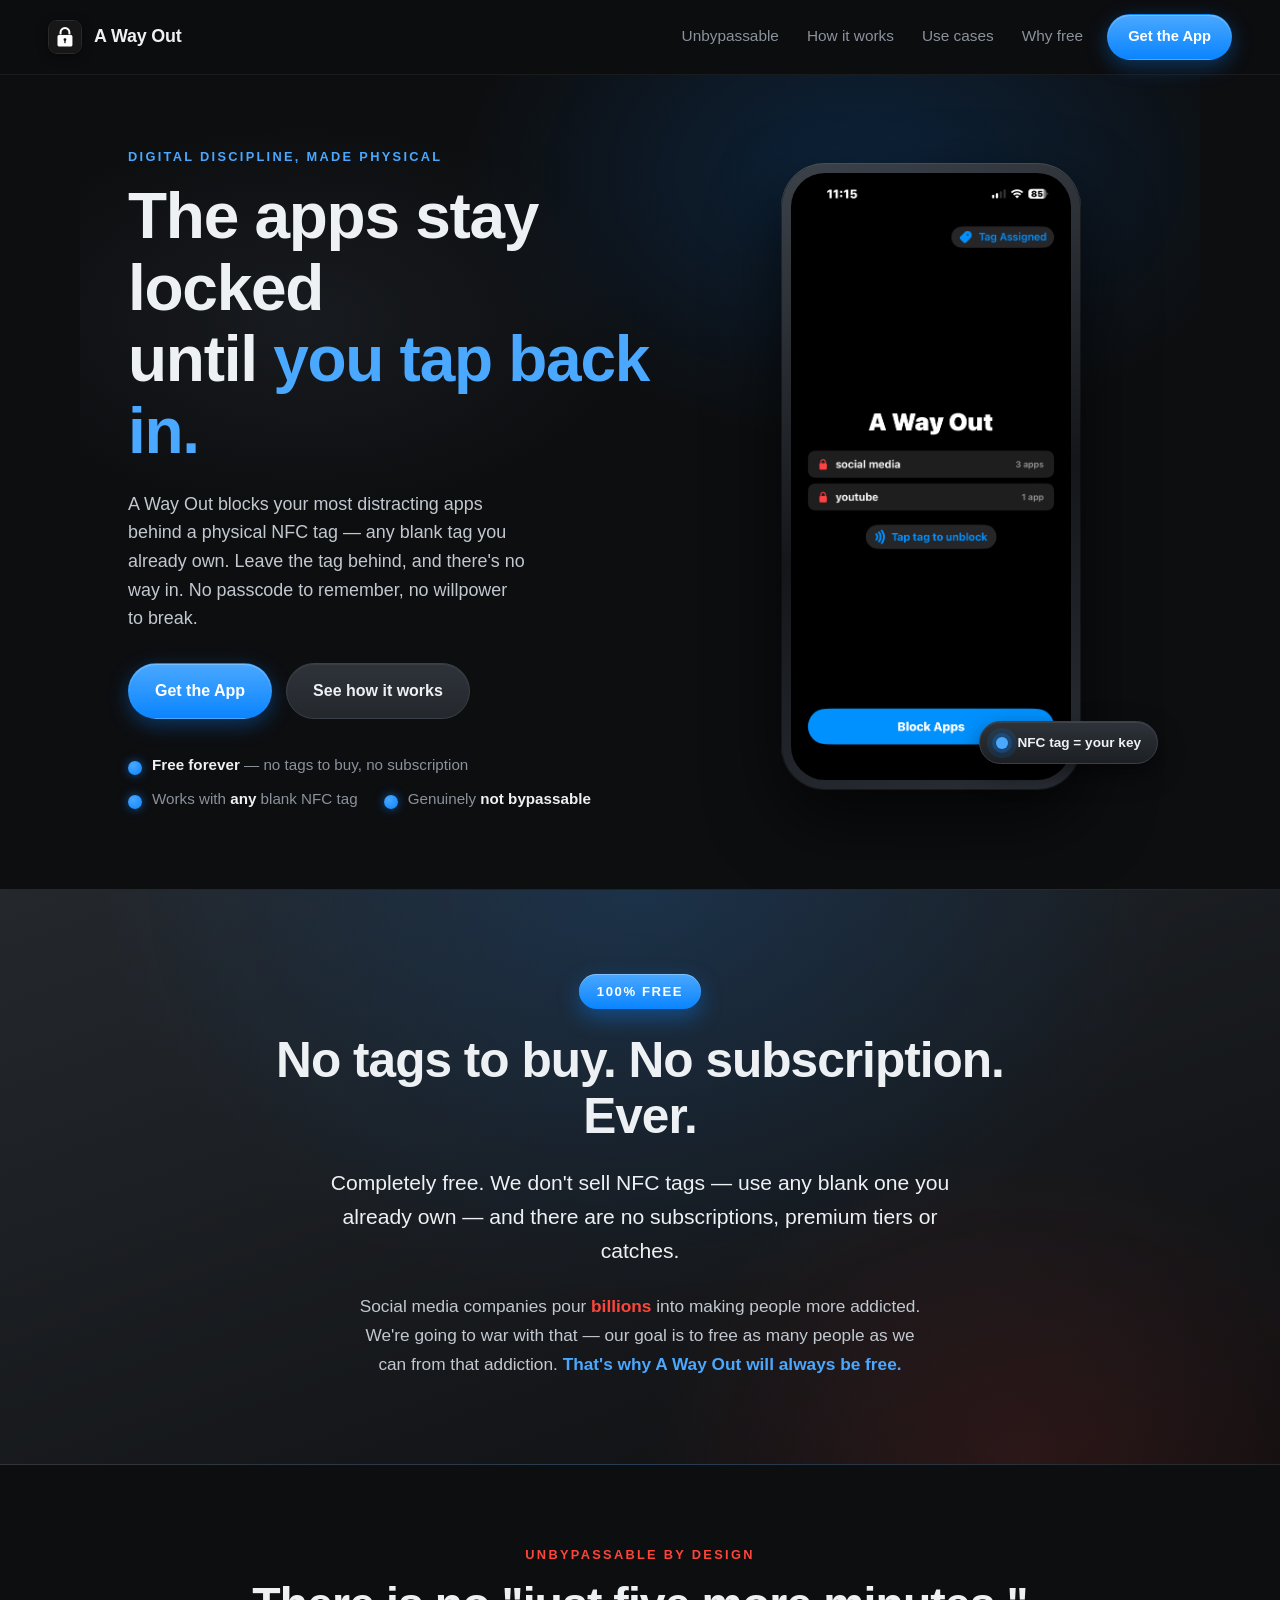
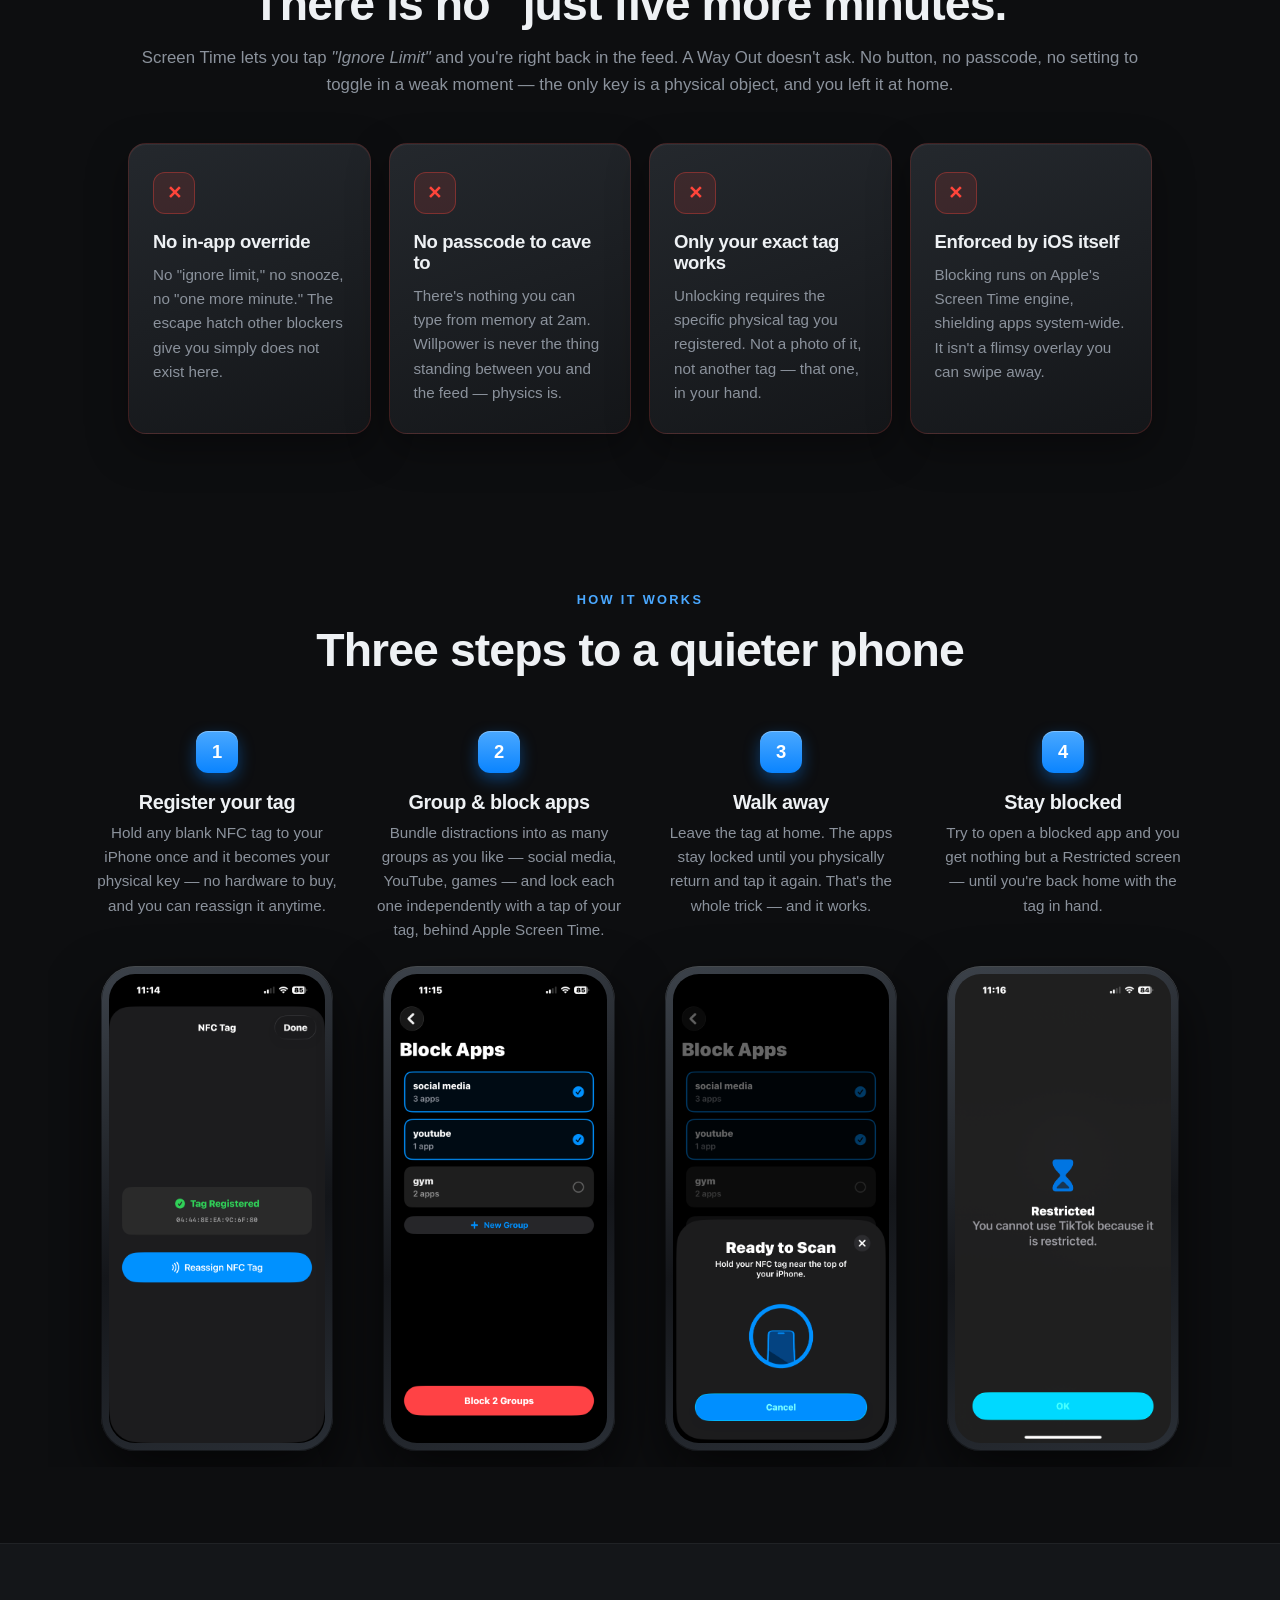
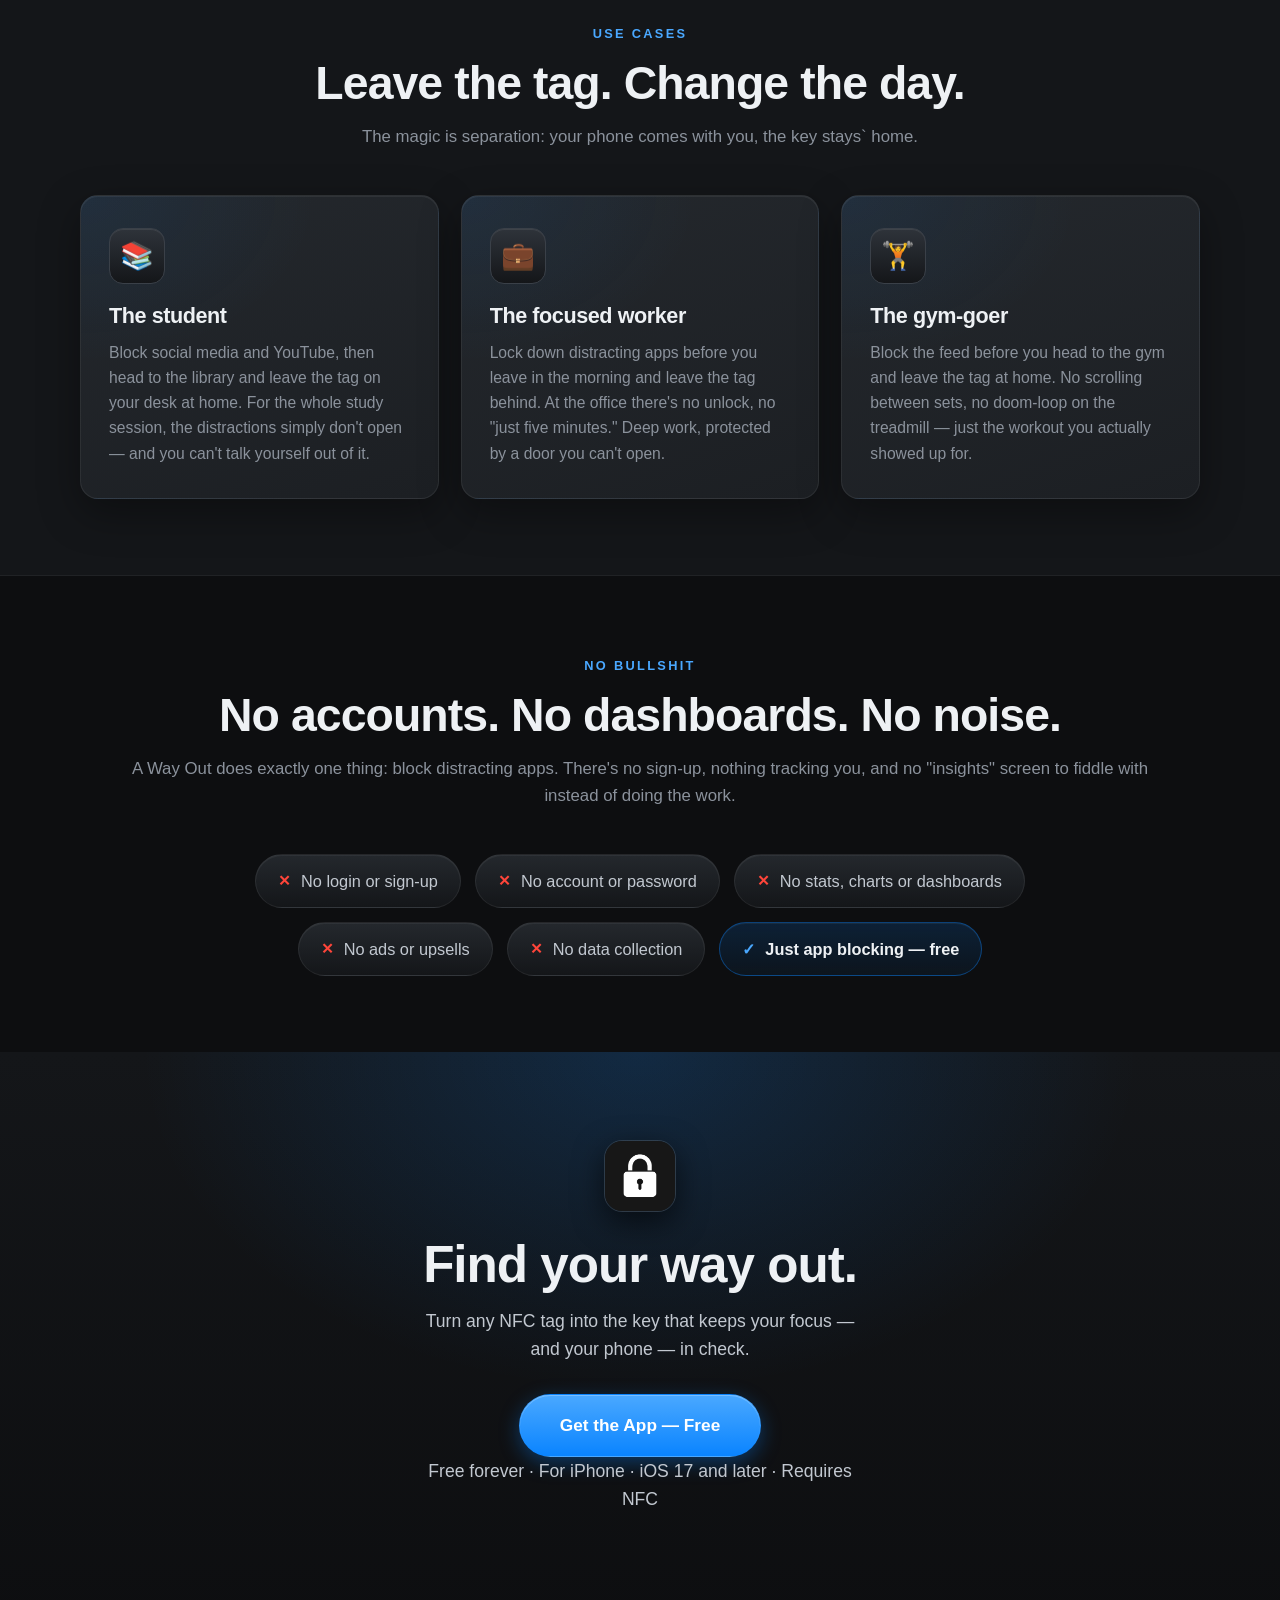
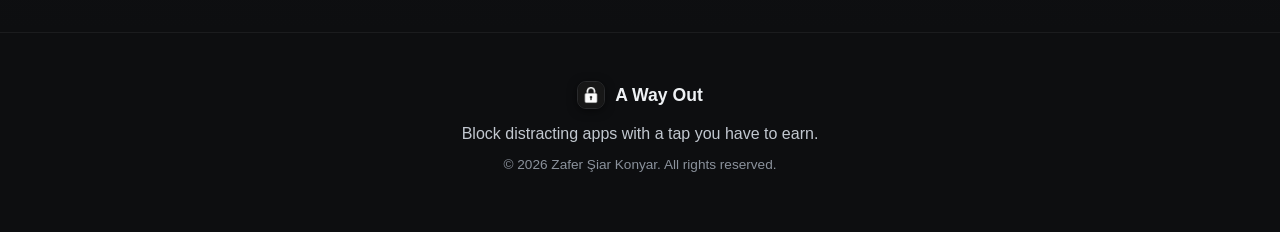
==== index.html @ 2fc5cb0c "first commit" ====
<!doctype html>
<html lang="en">
  <head>
    <meta charset="UTF-8" />
    <meta name="viewport" content="width=device-width, initial-scale=1.0" />
    <title>A Way Out — Block distracting apps with a physical NFC tag</title>
    <meta
      name="description"
      content="A Way Out blocks distracting apps behind a physical NFC tag you already own. Leave the tag at home and the apps stay locked — no bypass, no willpower required."
    />
    <link rel="icon" type="image/png" href="assets/logo.png" />
    <link rel="stylesheet" href="styles.css" />
  </head>
  <body>
    <!-- NAV -->
    <header class="nav">
      <a class="brand" href="#top">
        <img src="assets/logo.png" alt="A Way Out logo" class="brand-mark" />
        <span class="brand-name">A Way Out</span>
      </a>
      <nav class="nav-links">
        <a href="#unbypassable">Unbypassable</a>
        <a href="#how">How it works</a>
        <a href="#uses">Use cases</a>
        <a href="#mission">Why free</a>
      </nav>
      <a href="#get" class="btn btn-primary btn-sm">Get the App</a>
    </header>

    <!-- HERO -->
    <section class="hero" id="top">
      <div class="hero-copy">
        <span class="eyebrow">Digital discipline, made physical</span>
        <h1>
          The apps stay locked<br />until
          <span class="accent">you tap back in.</span>
        </h1>
        <p class="lede">
          A Way Out blocks your most distracting apps behind a physical NFC tag
          — any blank tag you already own. Leave the tag behind, and there's no
          way in. No passcode to remember, no willpower to break.
        </p>
        <div class="hero-cta">
          <a href="#get" class="btn btn-primary">Get the App</a>
          <a href="#how" class="btn btn-ghost">See how it works</a>
        </div>
        <ul class="hero-points">
          <li>
            <strong>Free forever</strong> — no tags to buy, no subscription
          </li>
          <li>Works with <strong>any</strong> blank NFC tag</li>
          <li>Genuinely <strong>not bypassable</strong></li>
        </ul>
      </div>
      <div class="hero-visual">
        <div class="phone">
          <img
            src="assets/screen-home.png"
            alt="A Way Out home screen showing locked app groups"
          />
        </div>
        <div class="tag-chip" aria-hidden="true">
          <span class="tag-wave"></span>
          NFC tag = your key
        </div>
      </div>
    </section>

    <!-- MISSION / FREE -->
    <section class="mission" id="mission">
      <div class="mission-inner">
        <span class="mission-badge">100% free</span>
        <h2>No tags to buy. No subscription. Ever.</h2>
        <p class="mission-lead">
          Completely free. We don't sell NFC tags — use any blank one you
          already own — and there are no subscriptions, premium tiers or
          catches.
        </p>
        <p class="mission-body">
          Social media companies pour <strong>billions</strong> into making
          people more addicted. We're going to war with that — our goal is to
          free as many people as we can from that addiction.
          <span class="mission-accent"
            >That's why A Way Out will always be free.</span
          >
        </p>
      </div>
    </section>

    <!-- UNBYPASSABLE -->
    <section class="section unbypass" id="unbypassable">
      <div class="section-head">
        <span class="eyebrow eyebrow-red">Unbypassable by design</span>
        <h2>There is no "just five more minutes."</h2>
        <p class="section-sub">
          Screen Time lets you tap <em>"Ignore Limit"</em> and you're right back
          in the feed. A Way Out doesn't ask. No button, no passcode, no setting
          to toggle in a weak moment — the only key is a physical object, and
          you left it at home.
        </p>
      </div>
      <div class="unbypass-grid">
        <div class="unbypass-card">
          <div class="unbypass-x">✕</div>
          <h3>No in-app override</h3>
          <p>
            No "ignore limit," no snooze, no "one more minute." The escape hatch
            other blockers give you simply does not exist here.
          </p>
        </div>
        <div class="unbypass-card">
          <div class="unbypass-x">✕</div>
          <h3>No passcode to cave to</h3>
          <p>
            There's nothing you can type from memory at 2am. Willpower is never
            the thing standing between you and the feed — physics is.
          </p>
        </div>
        <div class="unbypass-card">
          <div class="unbypass-x">✕</div>
          <h3>Only your exact tag works</h3>
          <p>
            Unlocking requires the specific physical tag you registered. Not a
            photo of it, not another tag — that one, in your hand.
          </p>
        </div>
        <div class="unbypass-card">
          <div class="unbypass-x">✕</div>
          <h3>Enforced by iOS itself</h3>
          <p>
            Blocking runs on Apple's Screen Time engine, shielding apps
            system-wide. It isn't a flimsy overlay you can swipe away.
          </p>
        </div>
      </div>
    </section>

    <!-- HOW IT WORKS -->
    <section class="section" id="how">
      <div class="section-head">
        <span class="eyebrow">How it works</span>
        <h2>Three steps to a quieter phone</h2>
      </div>
      <div class="steps">
        <article class="step">
          <div class="step-num">1</div>
          <h3>Register your tag</h3>
          <p>
            Hold any blank NFC tag to your iPhone once and it becomes your
            physical key — no hardware to buy, and you can reassign it anytime.
          </p>
          <div class="step-shot">
            <img
              src="assets/screen-tag-registered.png"
              alt="Tag registered screen"
            />
          </div>
        </article>
        <article class="step">
          <div class="step-num">2</div>
          <h3>Group &amp; block apps</h3>
          <p>
            Bundle distractions into as many groups as you like — social media,
            YouTube, games — and lock each one independently with a tap of your
            tag, behind Apple Screen Time.
          </p>
          <div class="step-shot">
            <img
              src="assets/screen-block-group.png"
              alt="Block apps group selection screen"
            />
          </div>
        </article>
        <article class="step">
          <div class="step-num">3</div>
          <h3>Walk away</h3>
          <p>
            Leave the tag at home. The apps stay locked until you physically
            return and tap it again. That's the whole trick — and it works.
          </p>
          <div class="step-shot">
            <img
              src="assets/screen-scan.png"
              alt="Ready to scan NFC tag to unblock"
            />
          </div>
        </article>
        <article class="step">
          <div class="step-num">4</div>
          <h3>Stay blocked</h3>
          <p>
            Try to open a blocked app and you get nothing but a Restricted
            screen — until you're back home with the tag in hand.
          </p>
          <div class="step-shot">
            <img
              src="assets/screen-restricted.png"
              alt="TikTok blocked — Restricted screen"
            />
          </div>
        </article>
      </div>
    </section>

    <!-- USE CASES -->
    <section class="section section-alt" id="uses">
      <div class="section-head">
        <span class="eyebrow">Use cases</span>
        <h2>Leave the tag. Change the day.</h2>
        <p class="section-sub">
          The magic is separation: your phone comes with you, the key stays`
          home.
        </p>
      </div>
      <div class="cases">
        <article class="case">
          <div class="case-icon">📚</div>
          <h3>The student</h3>
          <p>
            Block social media and YouTube, then head to the library and leave
            the tag on your desk at home. For the whole study session, the
            distractions simply don't open — and you can't talk yourself out of
            it.
          </p>
        </article>
        <article class="case">
          <div class="case-icon">💼</div>
          <h3>The focused worker</h3>
          <p>
            Lock down distracting apps before you leave in the morning and leave
            the tag behind. At the office there's no unlock, no "just five
            minutes." Deep work, protected by a door you can't open.
          </p>
        </article>
        <article class="case">
          <div class="case-icon">🏋️</div>
          <h3>The gym-goer</h3>
          <p>
            Block the feed before you head to the gym and leave the tag at home.
            No scrolling between sets, no doom-loop on the treadmill — just the
            workout you actually showed up for.
          </p>
        </article>
      </div>
    </section>

    <!-- NO BULLSHIT / SIMPLE -->
    <section class="section simple" id="simple">
      <div class="section-head">
        <span class="eyebrow">No bullshit</span>
        <h2>No accounts. No dashboards. No noise.</h2>
        <p class="section-sub">
          A Way Out does exactly one thing: block distracting apps. There's no
          sign-up, nothing tracking you, and no "insights" screen to fiddle with
          instead of doing the work.
        </p>
      </div>
      <ul class="simple-list">
        <li><span class="simple-x">✕</span> No login or sign-up</li>
        <li><span class="simple-x">✕</span> No account or password</li>
        <li><span class="simple-x">✕</span> No stats, charts or dashboards</li>
        <li><span class="simple-x">✕</span> No ads or upsells</li>
        <li><span class="simple-x">✕</span> No data collection</li>
        <li class="simple-yes">
          <span class="simple-check">✓</span> Just app blocking — free
        </li>
      </ul>
    </section>

    <!-- FINAL CTA -->
    <section class="cta" id="get">
      <img src="assets/logo.png" alt="A Way Out logo" class="cta-mark" />
      <h2>Find your way out.</h2>
      <p>
        Turn any NFC tag into the key that keeps your focus — and your phone —
        in check.
      </p>
      <a href="#" class="btn btn-primary btn-lg">Get the App — Free</a>
      <p class="cta-note">
        Free forever · For iPhone · iOS 17 and later · Requires NFC
      </p>
    </section>

    <!-- FOOTER -->
    <footer class="footer">
      <div class="footer-brand">
        <img src="assets/logo.png" alt="" class="brand-mark" />
        <span>A Way Out</span>
      </div>
      <p class="footer-tag">
        Block distracting apps with a tap you have to earn.
      </p>
      <p class="footer-copy">© 2026 Zafer Şiar Konyar. All rights reserved.</p>
    </footer>
  </body>
</html>
---- styles.css ----
/* ============================================================
   A Way Out — marketing site
   Theme: metallic grey, matched to the app (dark UI, blue accent,
   red "locked" state, white padlock mark)
   ============================================================ */

:root {
  /* metallic greys */
  --metal-0:  #0d0e10;   /* near-black base */
  --metal-1:  #141619;
  --metal-2:  #1c1f23;
  --metal-3:  #24282d;
  --metal-4:  #2e333a;
  --metal-edge: #3a4048; /* brushed highlight edge */

  /* text */
  --silver-1: #eef1f4;   /* brightest */
  --silver-2: #c2c8d0;
  --silver-3: #8b929c;   /* muted */

  /* app accents */
  --blue:    #0a84ff;
  --blue-2:  #4aa8ff;
  --red:     #ff453a;

  --radius: 18px;
  --radius-sm: 12px;
  --maxw: 1120px;
  --font: -apple-system, BlinkMacSystemFont, "SF Pro Display", "Segoe UI", Roboto, Helvetica, Arial, sans-serif;
}

* { box-sizing: border-box; margin: 0; padding: 0; }

html { scroll-behavior: smooth; }

body {
  font-family: var(--font);
  color: var(--silver-2);
  background: var(--metal-0);
  line-height: 1.6;
  -webkit-font-smoothing: antialiased;
  overflow-x: hidden;
}

img { max-width: 100%; display: block; }

/* metallic sheen used across large surfaces */
.metal-sheen {
  background:
    radial-gradient(120% 80% at 15% 0%, rgba(120,140,165,0.10), transparent 60%),
    radial-gradient(90% 70% at 100% 20%, rgba(90,110,135,0.08), transparent 55%),
    linear-gradient(160deg, var(--metal-2), var(--metal-0));
}

/* ---------- buttons ---------- */
.btn {
  display: inline-flex;
  align-items: center;
  justify-content: center;
  gap: 8px;
  font-weight: 600;
  font-size: 1rem;
  padding: 14px 26px;
  border-radius: 999px;
  text-decoration: none;
  border: 1px solid transparent;
  transition: transform .15s ease, box-shadow .2s ease, background .2s ease;
  cursor: pointer;
}
.btn:active { transform: translateY(1px); }

.btn-primary {
  color: #fff;
  background: linear-gradient(180deg, var(--blue-2), var(--blue));
  box-shadow: 0 6px 20px rgba(10,132,255,0.35), inset 0 1px 0 rgba(255,255,255,0.25);
}
.btn-primary:hover { box-shadow: 0 10px 30px rgba(10,132,255,0.5), inset 0 1px 0 rgba(255,255,255,0.3); transform: translateY(-2px); }

.btn-ghost {
  color: var(--silver-1);
  background: linear-gradient(180deg, var(--metal-4), var(--metal-3));
  border: 1px solid var(--metal-edge);
  box-shadow: inset 0 1px 0 rgba(255,255,255,0.06);
}
.btn-ghost:hover { border-color: #4e565f; transform: translateY(-2px); }

.btn-sm { padding: 10px 20px; font-size: .92rem; }
.btn-lg { padding: 17px 40px; font-size: 1.08rem; }

/* ---------- shared bits ---------- */
.eyebrow {
  display: inline-block;
  font-size: .8rem;
  letter-spacing: .18em;
  text-transform: uppercase;
  color: var(--blue-2);
  font-weight: 700;
  margin-bottom: 14px;
}
.accent { color: var(--blue-2); }
.eyebrow-red { color: var(--red); }

h1, h2, h3 { color: var(--silver-1); line-height: 1.12; letter-spacing: -0.02em; }

/* ---------- nav ---------- */
.nav {
  position: sticky;
  top: 0;
  z-index: 50;
  display: flex;
  align-items: center;
  gap: 24px;
  padding: 14px clamp(20px, 5vw, 48px);
  background: rgba(13,14,16,0.72);
  backdrop-filter: blur(14px);
  border-bottom: 1px solid rgba(255,255,255,0.06);
}
.brand { display: flex; align-items: center; gap: 12px; text-decoration: none; }
.brand-mark {
  width: 34px; height: 34px; border-radius: 9px;
  border: 1px solid rgba(255,255,255,0.12);
  box-shadow: 0 2px 10px rgba(0,0,0,0.5);
}
.brand-name { color: var(--silver-1); font-weight: 700; font-size: 1.12rem; letter-spacing: -0.01em; }
.nav-links { display: flex; gap: 28px; margin-left: auto; }
.nav-links a {
  color: var(--silver-3);
  text-decoration: none;
  font-size: .96rem;
  font-weight: 500;
  transition: color .15s;
}
.nav-links a:hover { color: var(--silver-1); }

/* ---------- hero ---------- */
.hero {
  position: relative;
  display: grid;
  grid-template-columns: 1.1fr 0.9fr;
  align-items: center;
  gap: 40px;
  max-width: var(--maxw);
  margin: 0 auto;
  padding: clamp(36px, 6vw, 68px) clamp(20px, 5vw, 48px) clamp(44px, 7vw, 78px);
}
.hero::before {
  content: "";
  position: absolute;
  inset: 0;
  background:
    radial-gradient(60% 55% at 70% 12%, rgba(10,132,255,0.18), transparent 60%),
    radial-gradient(50% 40% at 20% 30%, rgba(120,140,165,0.10), transparent 60%);
  pointer-events: none;
  z-index: -1;
}
.hero h1 {
  font-size: clamp(2.4rem, 5.2vw, 4rem);
  font-weight: 800;
  margin-bottom: 22px;
}
.lede {
  font-size: 1.12rem;
  color: var(--silver-2);
  max-width: 40ch;
  margin-bottom: 30px;
}
.hero-cta { display: flex; gap: 14px; flex-wrap: wrap; margin-bottom: 34px; }
.hero-points {
  list-style: none;
  display: flex;
  flex-wrap: wrap;
  gap: 10px 26px;
}
.hero-points li {
  position: relative;
  padding-left: 24px;
  font-size: .95rem;
  color: var(--silver-3);
}
.hero-points li::before {
  content: "";
  position: absolute; left: 0; top: 8px;
  width: 14px; height: 14px; border-radius: 50%;
  background: radial-gradient(circle at 35% 30%, var(--blue-2), var(--blue));
  box-shadow: 0 0 10px rgba(10,132,255,0.6);
}
.hero-points strong { color: var(--silver-1); }

/* phone mockup */
.hero-visual { position: relative; display: flex; justify-content: center; }
.phone {
  position: relative;
  width: min(300px, 78vw);
  border-radius: 44px;
  padding: 10px;
  background: linear-gradient(160deg, #3c424a, #14161a 55%, #2a2f36);
  box-shadow:
    0 30px 70px rgba(0,0,0,0.65),
    inset 0 1px 0 rgba(255,255,255,0.18),
    inset 0 0 0 1px rgba(0,0,0,0.4);
}
.phone img { border-radius: 34px; width: 100%; display: block; }
.tag-chip {
  position: absolute;
  bottom: 26px; right: -6px;
  display: inline-flex; align-items: center; gap: 9px;
  padding: 10px 16px;
  font-size: .85rem; font-weight: 600; color: var(--silver-1);
  background: linear-gradient(180deg, var(--metal-4), var(--metal-2));
  border: 1px solid var(--metal-edge);
  border-radius: 999px;
  box-shadow: 0 10px 24px rgba(0,0,0,0.5), inset 0 1px 0 rgba(255,255,255,0.08);
}
.tag-wave {
  width: 12px; height: 12px; border-radius: 50%;
  background: var(--blue-2);
  box-shadow: 0 0 0 4px rgba(10,132,255,0.25), 0 0 0 9px rgba(10,132,255,0.12);
}

/* ---------- generic section ---------- */
.section {
  max-width: var(--maxw);
  margin: 0 auto;
  padding: clamp(44px, 6vw, 76px) clamp(20px, 5vw, 48px);
}
.section-alt {
  max-width: none;
  background: var(--metal-1);
  border-top: 1px solid rgba(255,255,255,0.05);
  border-bottom: 1px solid rgba(255,255,255,0.05);
}
.section-alt > * { max-width: var(--maxw); margin-left: auto; margin-right: auto; }
.section-head { text-align: center; margin-bottom: clamp(28px, 4vw, 44px); }
.section-head h2 { font-size: clamp(1.9rem, 4vw, 2.9rem); font-weight: 800; }
.section-sub { color: var(--silver-3); margin-top: 14px; font-size: 1.05rem; }

/* ---------- steps ---------- */
#how { max-width: 1300px; }
.steps {
  display: flex;
  justify-content: safe center;
  gap: 20px;
  overflow-x: auto;
  padding: 4px 4px 16px;
  scroll-snap-type: x mandatory;
  scroll-padding: 4px;
}
.step {
  position: relative;
  display: flex;
  flex-direction: column;
  align-items: center;
  text-align: center;
  flex: 0 0 clamp(240px, 76vw, 262px);
  scroll-snap-align: start;
  padding: 6px 6px 0;
}
.step-num {
  width: 42px; height: 42px;
  display: grid; place-items: center;
  border-radius: 12px;
  font-weight: 800; font-size: 1.15rem; color: #fff;
  background: linear-gradient(180deg, var(--blue-2), var(--blue));
  box-shadow: 0 6px 16px rgba(10,132,255,0.4), inset 0 1px 0 rgba(255,255,255,0.3);
  margin-bottom: 18px;
}
.step h3 { font-size: 1.24rem; margin-bottom: 8px; }
.step p { color: var(--silver-3); font-size: .95rem; margin-bottom: 24px; max-width: 30ch; }
.step-shot {
  width: min(100%, 232px);
  margin: auto auto 0;
  padding: 8px;
  border-radius: 34px;
  background: linear-gradient(160deg, #3c424a, #14161a 55%, #2a2f36);
  box-shadow:
    0 24px 55px rgba(0,0,0,0.6),
    inset 0 1px 0 rgba(255,255,255,0.16),
    inset 0 0 0 1px rgba(0,0,0,0.4);
}
.step-shot img { width: 100%; height: auto; display: block; border-radius: 26px; }

/* ---------- unbypassable ---------- */
.unbypass-grid {
  display: grid;
  grid-template-columns: repeat(4, 1fr);
  gap: 18px;
}
.unbypass-card {
  padding: 28px 24px;
  border-radius: var(--radius);
  background: linear-gradient(160deg, var(--metal-3), var(--metal-1));
  border: 1px solid rgba(255,69,58,0.18);
  box-shadow: inset 0 1px 0 rgba(255,255,255,0.05), 0 14px 40px rgba(0,0,0,0.35);
  transition: transform .2s ease, border-color .2s ease;
}
.unbypass-card:hover { transform: translateY(-4px); border-color: rgba(255,69,58,0.5); }
.unbypass-x {
  width: 42px; height: 42px;
  display: grid; place-items: center;
  border-radius: 12px;
  font-size: 1.15rem; font-weight: 800; color: var(--red);
  background: rgba(255,69,58,0.12);
  border: 1px solid rgba(255,69,58,0.35);
  margin-bottom: 18px;
}
.unbypass-card h3 { font-size: 1.16rem; margin-bottom: 10px; }
.unbypass-card p { color: var(--silver-3); font-size: .95rem; }
/* ---------- use cases ---------- */
.cases { display: grid; grid-template-columns: repeat(3, 1fr); gap: 22px; }
.case {
  padding: 32px 28px;
  border-radius: var(--radius);
  background:
    radial-gradient(120% 100% at 0% 0%, rgba(10,132,255,0.08), transparent 55%),
    linear-gradient(160deg, var(--metal-3), var(--metal-2));
  border: 1px solid rgba(255,255,255,0.07);
  box-shadow: inset 0 1px 0 rgba(255,255,255,0.06), 0 14px 40px rgba(0,0,0,0.35);
  transition: transform .2s ease, border-color .2s ease;
}
.case:hover { transform: translateY(-4px); border-color: rgba(74,168,255,0.4); }
.case-icon {
  width: 56px; height: 56px;
  display: grid; place-items: center;
  font-size: 1.7rem;
  border-radius: 14px;
  background: linear-gradient(180deg, var(--metal-4), var(--metal-1));
  border: 1px solid var(--metal-edge);
  box-shadow: inset 0 1px 0 rgba(255,255,255,0.08);
  margin-bottom: 20px;
}
.case h3 { font-size: 1.35rem; margin-bottom: 12px; }
.case p { color: var(--silver-3); font-size: .98rem; }

/* ---------- mission / free ---------- */
.mission {
  position: relative;
  overflow: hidden;
  padding: clamp(48px, 7vw, 84px) clamp(20px, 5vw, 48px);
  background:
    radial-gradient(70% 120% at 50% 0%, rgba(10,132,255,0.16), transparent 60%),
    radial-gradient(50% 90% at 80% 100%, rgba(255,69,58,0.12), transparent 60%),
    linear-gradient(160deg, var(--metal-3), var(--metal-0));
  border-top: 1px solid rgba(255,255,255,0.06);
  border-bottom: 1px solid rgba(255,255,255,0.06);
}
.mission-inner {
  position: relative;
  max-width: 760px;
  margin: 0 auto;
  text-align: center;
}
.mission-badge {
  display: inline-block;
  font-size: .82rem; font-weight: 800; letter-spacing: .12em; text-transform: uppercase;
  color: #fff;
  padding: 7px 18px; border-radius: 999px;
  background: linear-gradient(180deg, var(--blue-2), var(--blue));
  box-shadow: 0 8px 22px rgba(10,132,255,0.4), inset 0 1px 0 rgba(255,255,255,0.3);
  margin-bottom: 24px;
}
.mission h2 {
  font-size: clamp(2rem, 4.4vw, 3.1rem);
  font-weight: 800;
  margin-bottom: 22px;
}
.mission-lead {
  font-size: clamp(1.1rem, 2.2vw, 1.32rem);
  color: var(--silver-1);
  max-width: 56ch;
  margin: 0 auto 24px;
}
.mission-body {
  font-size: 1.08rem;
  color: var(--silver-2);
  max-width: 60ch;
  margin: 0 auto;
  line-height: 1.7;
}
.mission-body strong { color: var(--red); font-weight: 700; }
.mission-accent { color: var(--blue-2); font-weight: 600; }

/* ---------- no bullshit / simple ---------- */
.simple-list {
  list-style: none;
  display: flex;
  flex-wrap: wrap;
  justify-content: center;
  gap: 14px;
  max-width: 780px;
  margin: 0 auto;
}
.simple-list li {
  display: inline-flex;
  align-items: center;
  gap: 10px;
  padding: 13px 22px;
  font-size: 1.02rem;
  font-weight: 500;
  color: var(--silver-2);
  background: linear-gradient(180deg, var(--metal-3), var(--metal-1));
  border: 1px solid rgba(255,255,255,0.07);
  border-radius: 999px;
  box-shadow: inset 0 1px 0 rgba(255,255,255,0.05);
}
.simple-x {
  color: var(--red);
  font-weight: 800;
  font-size: .95rem;
}
.simple-yes {
  color: var(--silver-1) !important;
  font-weight: 700 !important;
  border-color: rgba(10,132,255,0.4) !important;
  background: linear-gradient(180deg, rgba(10,132,255,0.16), rgba(10,132,255,0.06)) !important;
}
.simple-check {
  color: var(--blue-2);
  font-weight: 800;
}

/* ---------- final CTA ---------- */
.cta {
  text-align: center;
  padding: clamp(52px, 7vw, 88px) clamp(20px, 5vw, 48px);
  background:
    radial-gradient(60% 90% at 50% 0%, rgba(10,132,255,0.18), transparent 65%),
    linear-gradient(180deg, var(--metal-1), var(--metal-0));
}
.cta-mark {
  width: 72px; height: 72px; border-radius: 18px;
  margin: 0 auto 24px;
  border: 1px solid rgba(255,255,255,0.12);
  box-shadow: 0 10px 30px rgba(0,0,0,0.6);
}
.cta h2 { font-size: clamp(2rem, 4.5vw, 3.2rem); font-weight: 800; margin-bottom: 14px; }
.cta p { color: var(--silver-2); max-width: 46ch; margin: 0 auto 30px; font-size: 1.1rem; }
.cta-note { color: var(--silver-3); font-size: .9rem; margin-top: 20px; }

/* ---------- footer ---------- */
.footer {
  text-align: center;
  padding: 48px 20px 56px;
  border-top: 1px solid rgba(255,255,255,0.06);
  background: var(--metal-0);
}
.footer-brand {
  display: inline-flex; align-items: center; gap: 10px;
  color: var(--silver-1); font-weight: 700; font-size: 1.1rem;
  margin-bottom: 12px;
}
.footer-brand .brand-mark { width: 28px; height: 28px; }
.footer-tag { color: var(--silver-2); margin-bottom: 8px; }
.footer-copy { color: var(--silver-3); font-size: .85rem; }

/* ============================================================
   Responsive
   ============================================================ */
@media (max-width: 900px) {
  .hero { grid-template-columns: 1fr; text-align: center; gap: 48px; }
  .hero-cta, .hero-points { justify-content: center; }
  .lede { margin-left: auto; margin-right: auto; }
  .hero-visual { order: -1; }
  .cases { grid-template-columns: 1fr; max-width: 480px; margin: 0 auto; }
  .unbypass-grid { grid-template-columns: 1fr 1fr; }
}

@media (max-width: 620px) {
  .nav-links { display: none; }
  .tag-chip { right: 50%; transform: translateX(50%); bottom: -14px; }
  .unbypass-grid { grid-template-columns: 1fr; max-width: 420px; margin: 0 auto; }
}
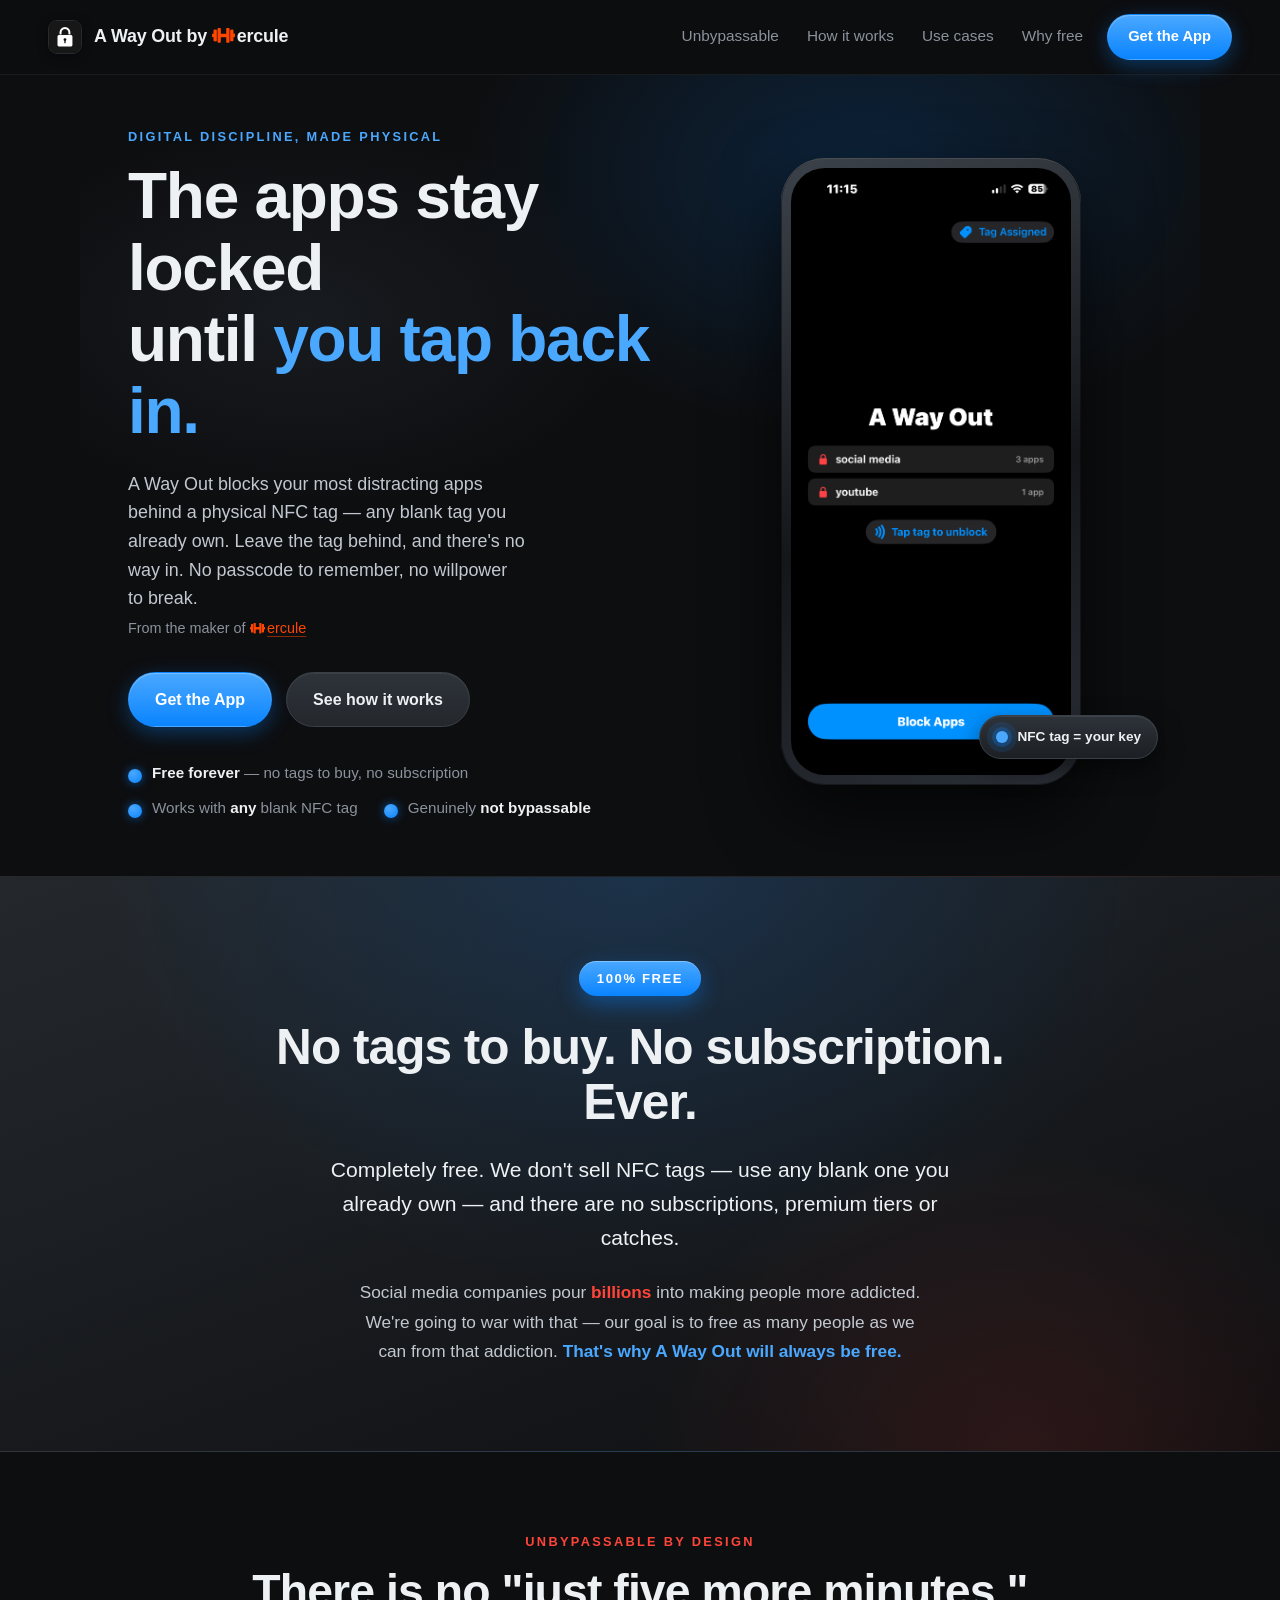
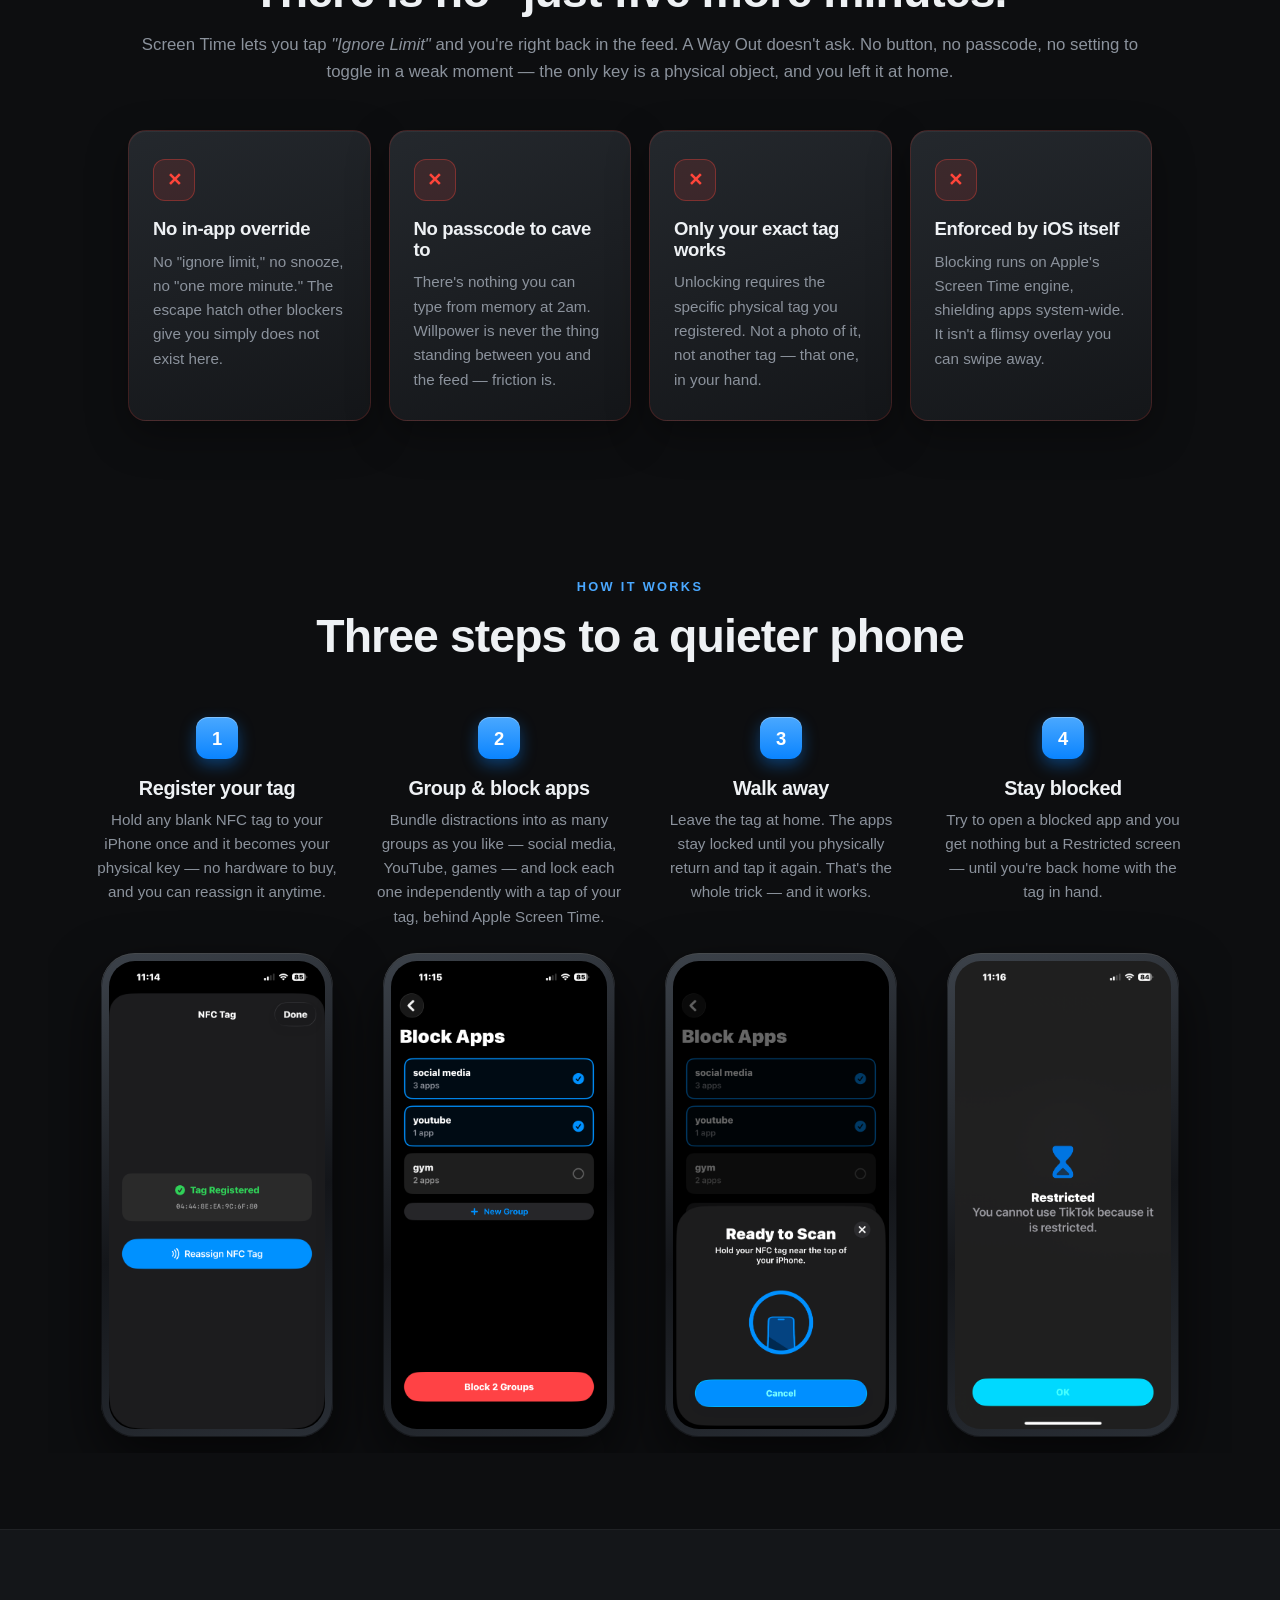
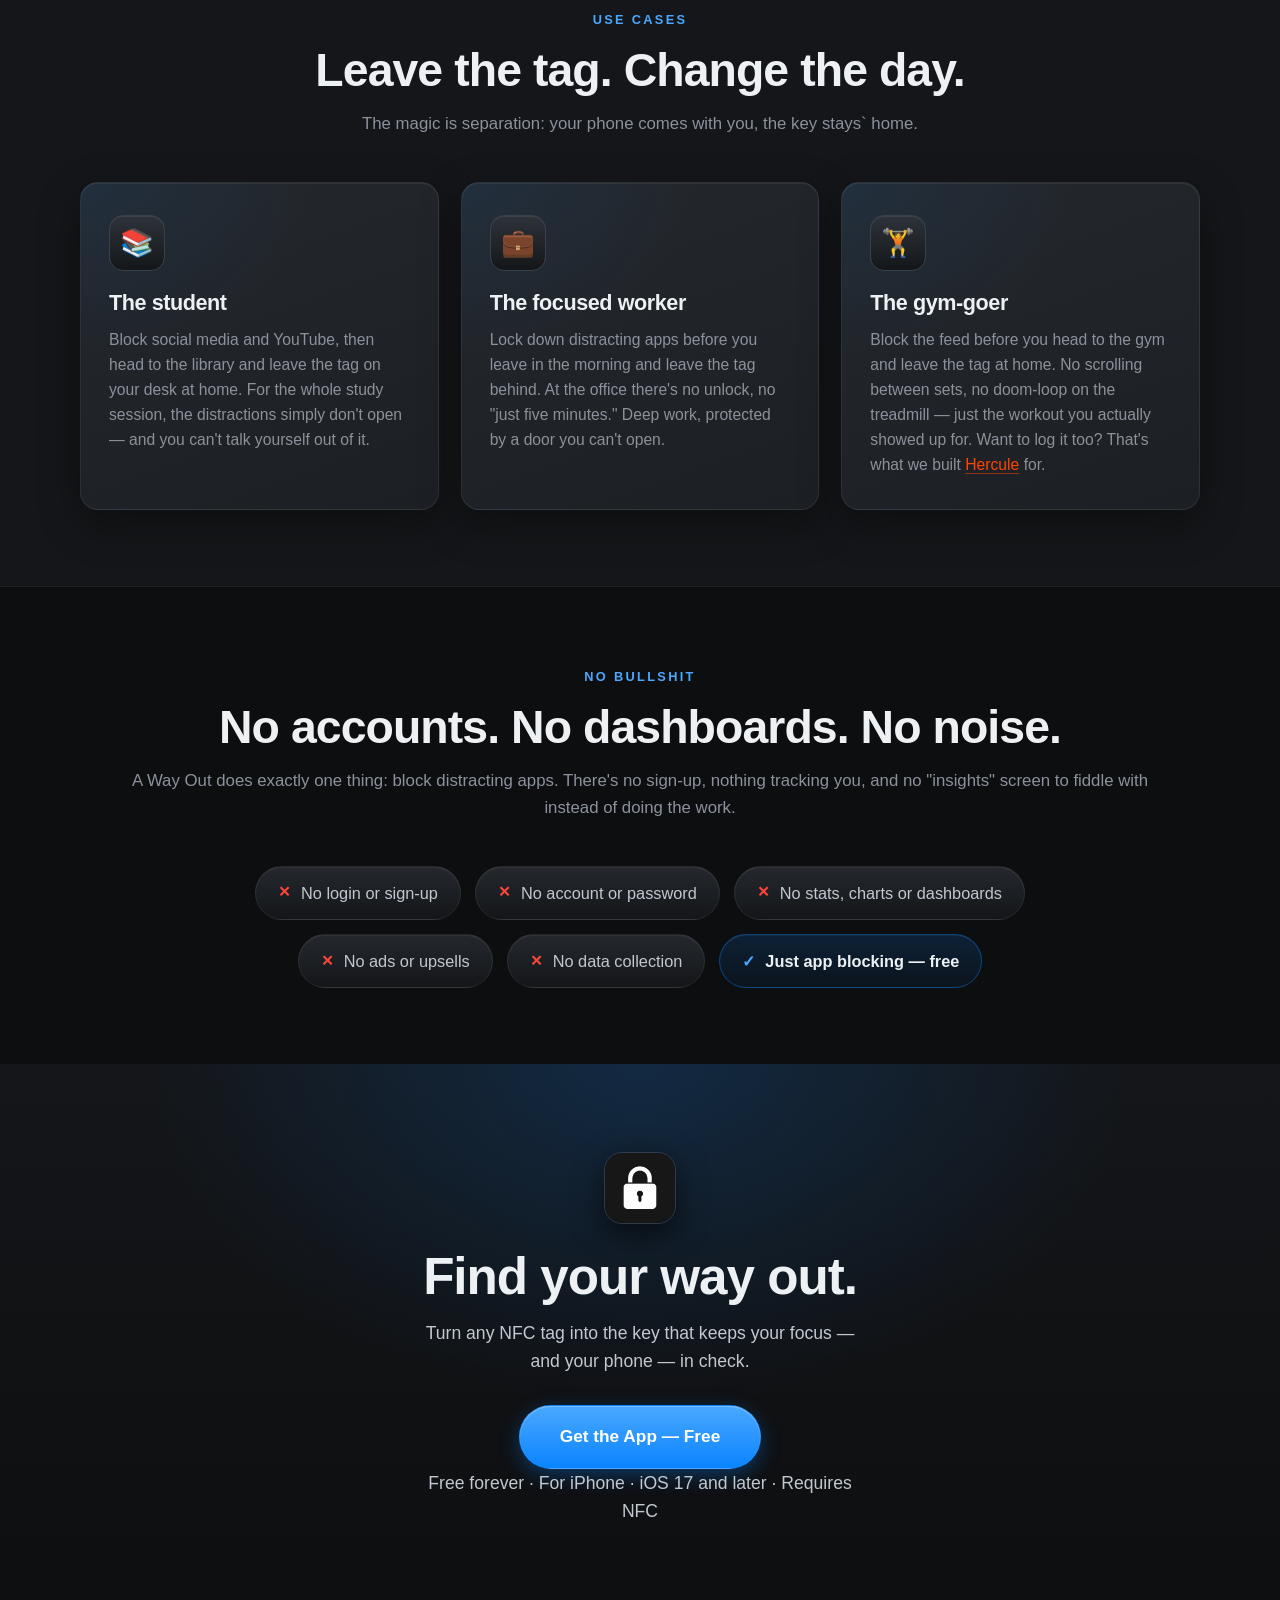
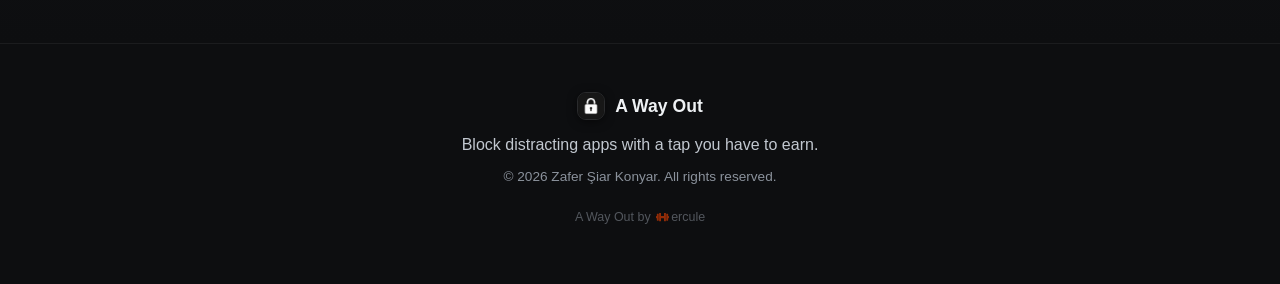
==== commit 6aef0272: "feat: promote hercule throughput the website" ====
--- a/index.html
+++ b/index.html
@@ -3,7 +3,9 @@
   <head>
     <meta charset="UTF-8" />
     <meta name="viewport" content="width=device-width, initial-scale=1.0" />
-    <title>A Way Out — Block distracting apps with a physical NFC tag</title>
+    <title>
+      A Way Out by Hercule — Block distracting apps with a physical NFC tag
+    </title>
     <meta
       name="description"
       content="A Way Out blocks distracting apps behind a physical NFC tag you already own. Leave the tag at home and the apps stay locked — no bypass, no willpower required."
@@ -16,7 +18,16 @@
     <header class="nav">
       <a class="brand" href="#top">
         <img src="assets/logo.png" alt="A Way Out logo" class="brand-mark" />
-        <span class="brand-name">A Way Out</span>
+        <span class="brand-name"
+          >A Way Out by
+          <span class="by-hercule"
+            ><img
+              src="assets/hercule-logo.svg"
+              alt="H"
+              class="by-hercule-mark"
+            />ercule</span
+          ></span
+        >
       </a>
       <nav class="nav-links">
         <a href="#unbypassable">Unbypassable</a>
@@ -39,6 +50,21 @@
           A Way Out blocks your most distracting apps behind a physical NFC tag
           — any blank tag you already own. Leave the tag behind, and there's no
           way in. No passcode to remember, no willpower to break.
+          <br />
+          <span class="hero-by">
+            From the maker of
+            <a
+              href="https://herculewebsite.pages.dev"
+              target="_blank"
+              rel="noopener"
+              class="by-hercule hercule-link"
+              ><img
+                src="assets/hercule-logo.svg"
+                alt="H"
+                class="by-hercule-mark"
+              />ercule</a
+            >
+          </span>
         </p>
         <div class="hero-cta">
           <a href="#get" class="btn btn-primary">Get the App</a>
@@ -113,7 +139,7 @@
           <h3>No passcode to cave to</h3>
           <p>
             There's nothing you can type from memory at 2am. Willpower is never
-            the thing standing between you and the feed — physics is.
+            the thing standing between you and the feed — friction is.
           </p>
         </div>
         <div class="unbypass-card">
@@ -238,7 +264,16 @@
           <p>
             Block the feed before you head to the gym and leave the tag at home.
             No scrolling between sets, no doom-loop on the treadmill — just the
-            workout you actually showed up for.
+            workout you actually showed up for. Want to log it too? That's what
+            we built
+            <a
+              href="https://herculewebsite.pages.dev"
+              target="_blank"
+              rel="noopener"
+              class="hercule-link"
+              >Hercule</a
+            >
+            for.
           </p>
         </article>
       </div>
@@ -291,6 +326,21 @@
         Block distracting apps with a tap you have to earn.
       </p>
       <p class="footer-copy">© 2026 Zafer Şiar Konyar. All rights reserved.</p>
+      <a
+        class="footer-by"
+        href="https://herculewebsite.pages.dev"
+        target="_blank"
+        rel="noopener"
+      >
+        <span>A Way Out by</span>
+        <span class="by-hercule">
+          <img
+            src="assets/hercule-logo.svg"
+            alt="H"
+            class="by-hercule-mark"
+          />ercule
+        </span>
+      </a>
     </footer>
   </body>
 </html>
--- a/styles.css
+++ b/styles.css
@@ -141,7 +141,7 @@
   gap: 40px;
   max-width: var(--maxw);
   margin: 0 auto;
-  padding: clamp(36px, 6vw, 68px) clamp(20px, 5vw, 48px) clamp(44px, 7vw, 78px);
+  padding: clamp(24px, 4vw, 48px) clamp(20px, 5vw, 48px) clamp(30px, 5vw, 56px);
 }
 .hero::before {
   content: "";
@@ -185,6 +185,11 @@
   box-shadow: 0 0 10px rgba(10,132,255,0.6);
 }
 .hero-points strong { color: var(--silver-1); }
+
+.hero-by {
+  font-size: .9rem;
+  color: var(--silver-3);
+}
 
 /* phone mockup */
 .hero-visual { position: relative; display: flex; justify-content: center; }
@@ -451,6 +456,27 @@
 .footer-brand .brand-mark { width: 28px; height: 28px; }
 .footer-tag { color: var(--silver-2); margin-bottom: 8px; }
 .footer-copy { color: var(--silver-3); font-size: .85rem; }
+.footer-by {
+  display: inline-flex; align-items: baseline; gap: 5px;
+  margin-top: 20px;
+  color: var(--silver-3); font-size: .78rem; text-decoration: none;
+  opacity: .55; transition: opacity .2s ease;
+}
+.footer-by:hover { opacity: 1; }
+.by-hercule { display: inline-flex; align-items: baseline; gap: 2px; }
+.hercule-link {
+  color: #ff4500;
+  text-decoration: underline;
+  text-underline-offset: 3px;
+  text-decoration-color: rgba(255, 69, 0, 0.5);
+  transition: color .2s ease;
+}
+.hercule-link:hover { color: #ff6a33; }
+.by-hercule-mark {
+  height: .74em; width: auto;
+  transform: translateY(.05em);
+}
+.brand-name .by-hercule-mark { height: .88em; }
 
 /* ============================================================
    Responsive
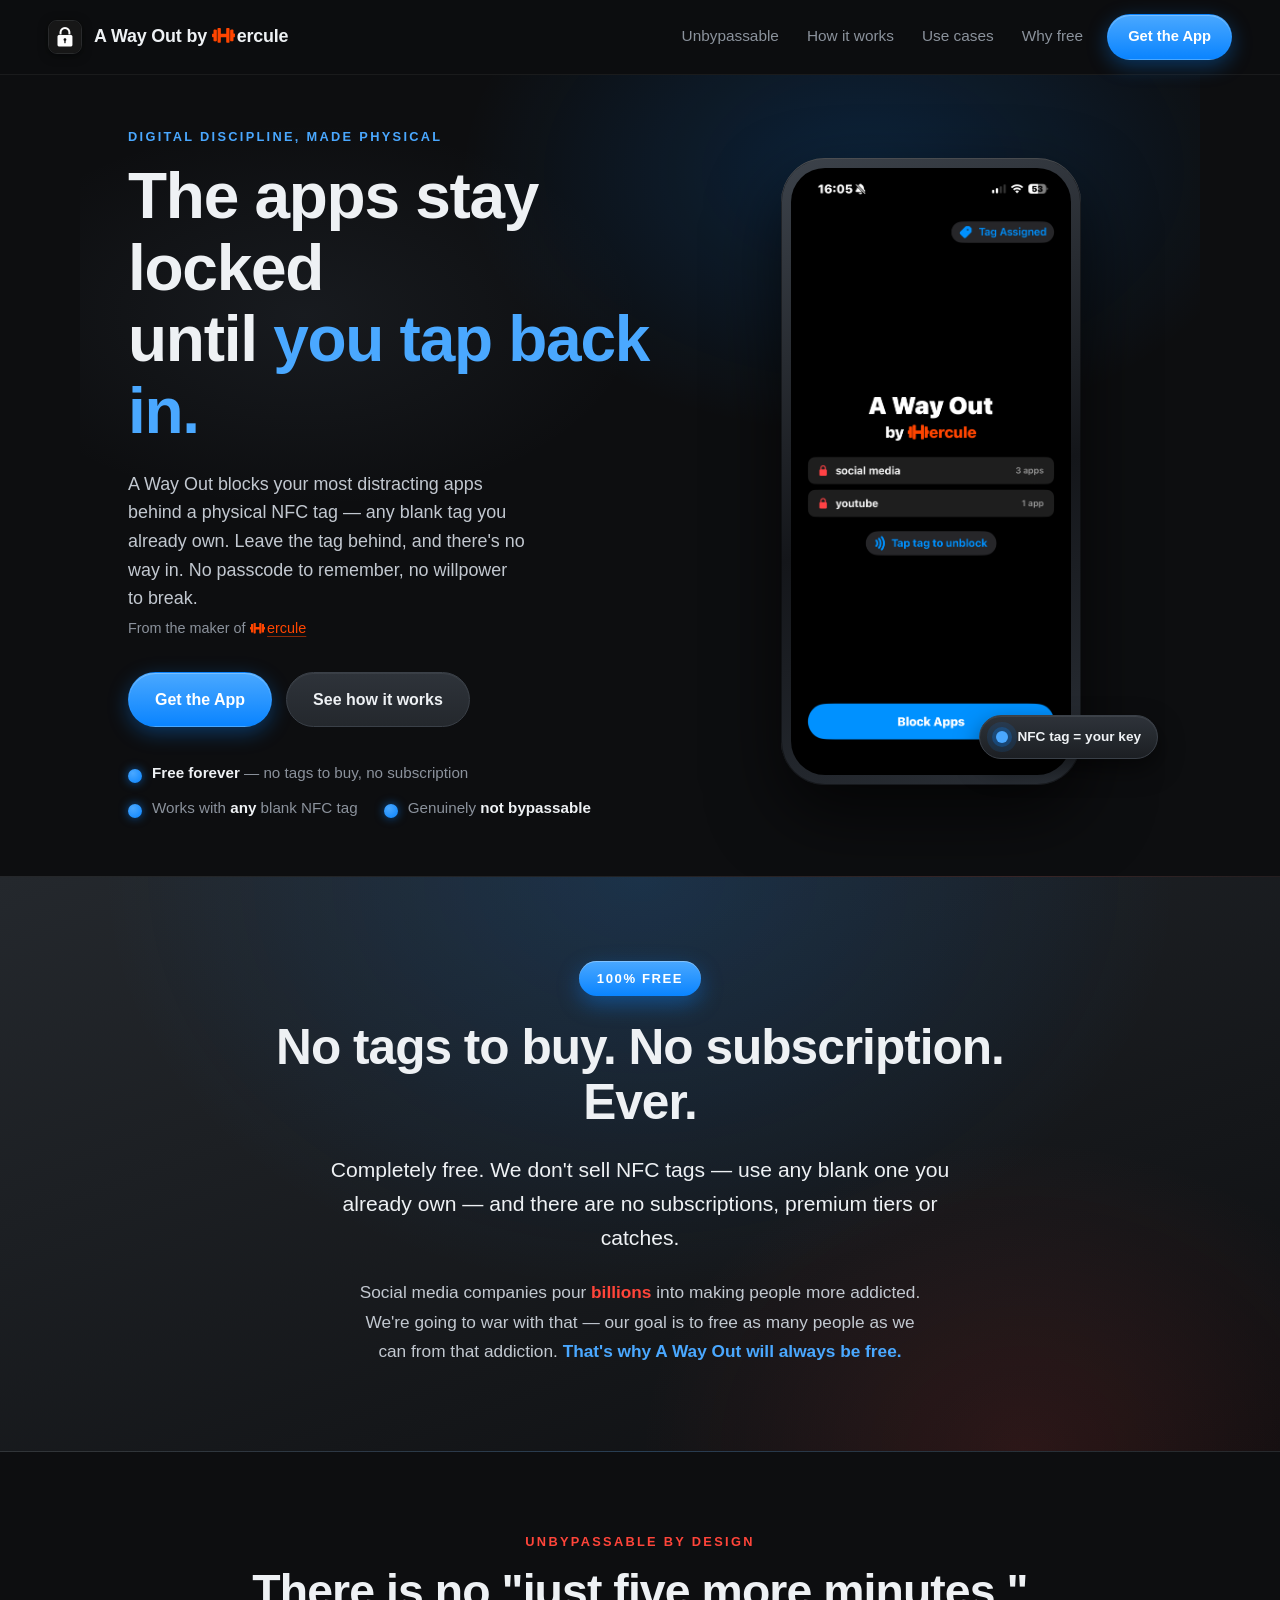
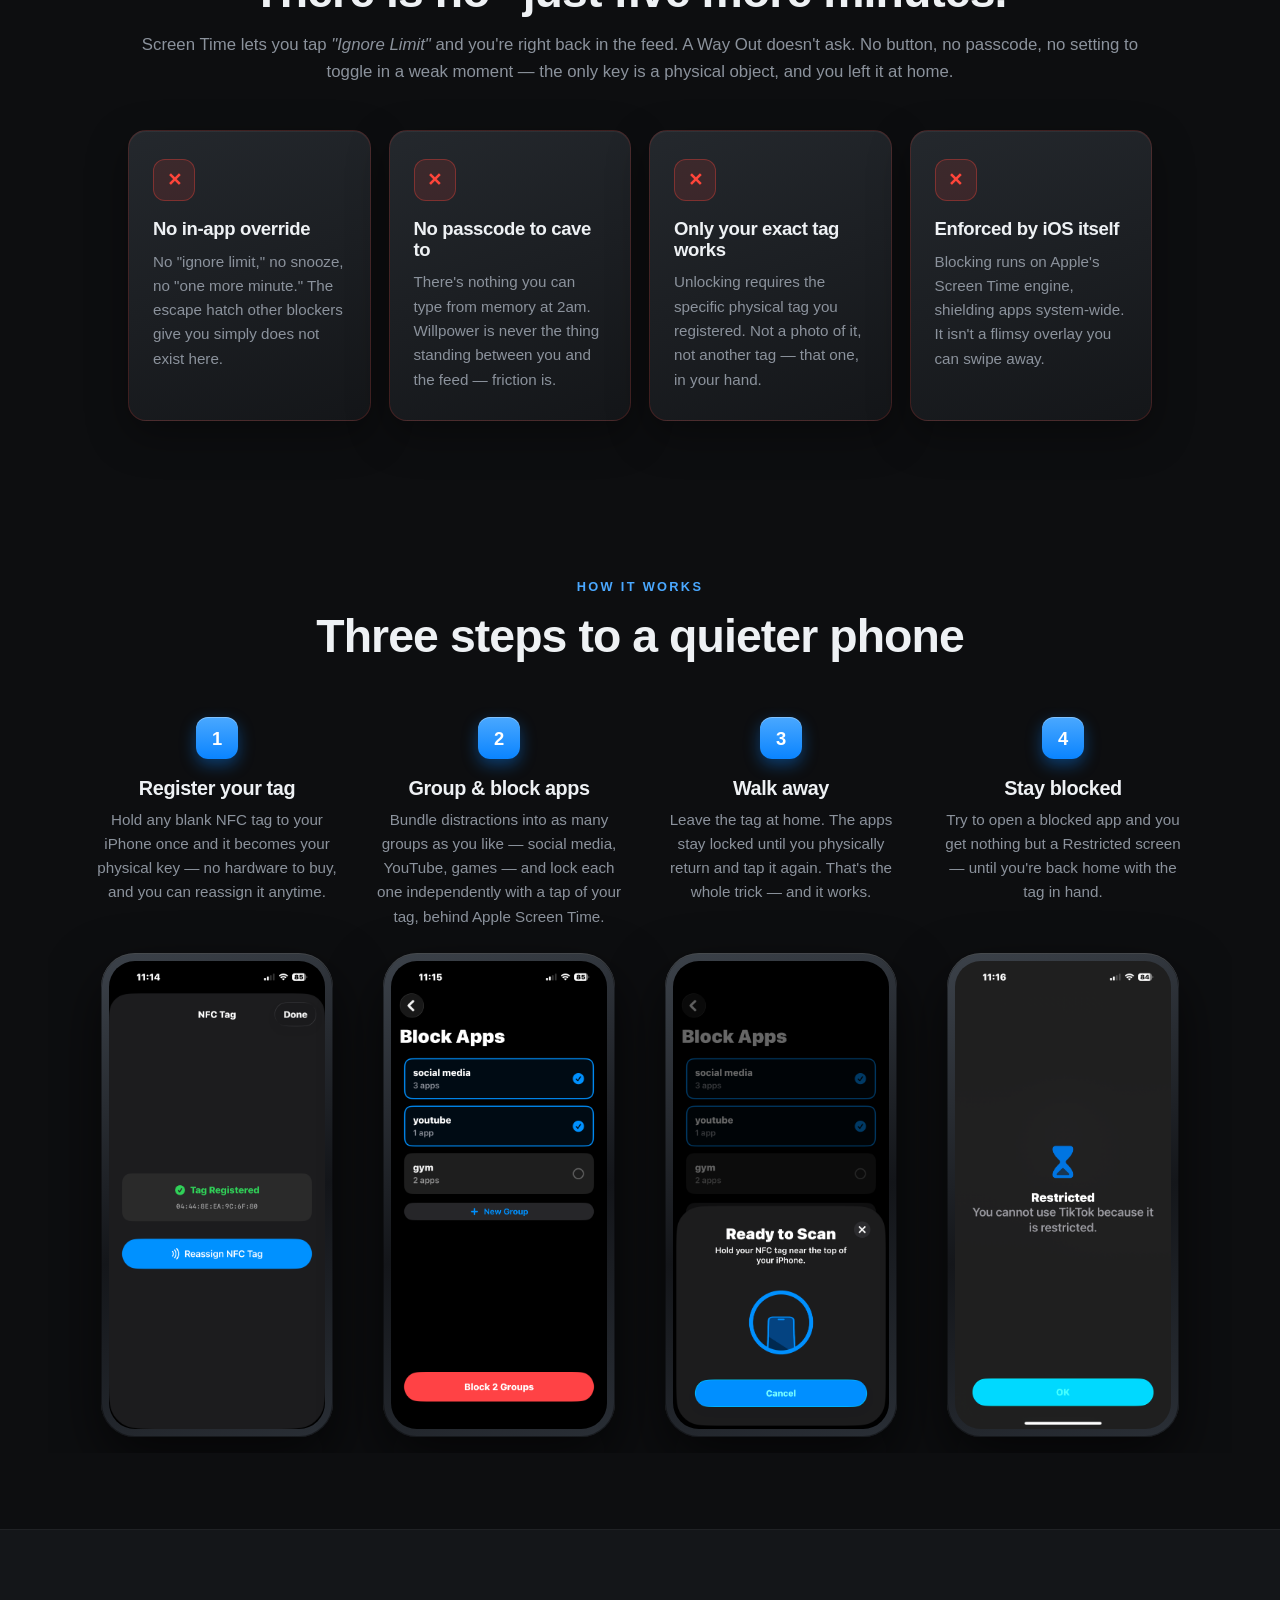
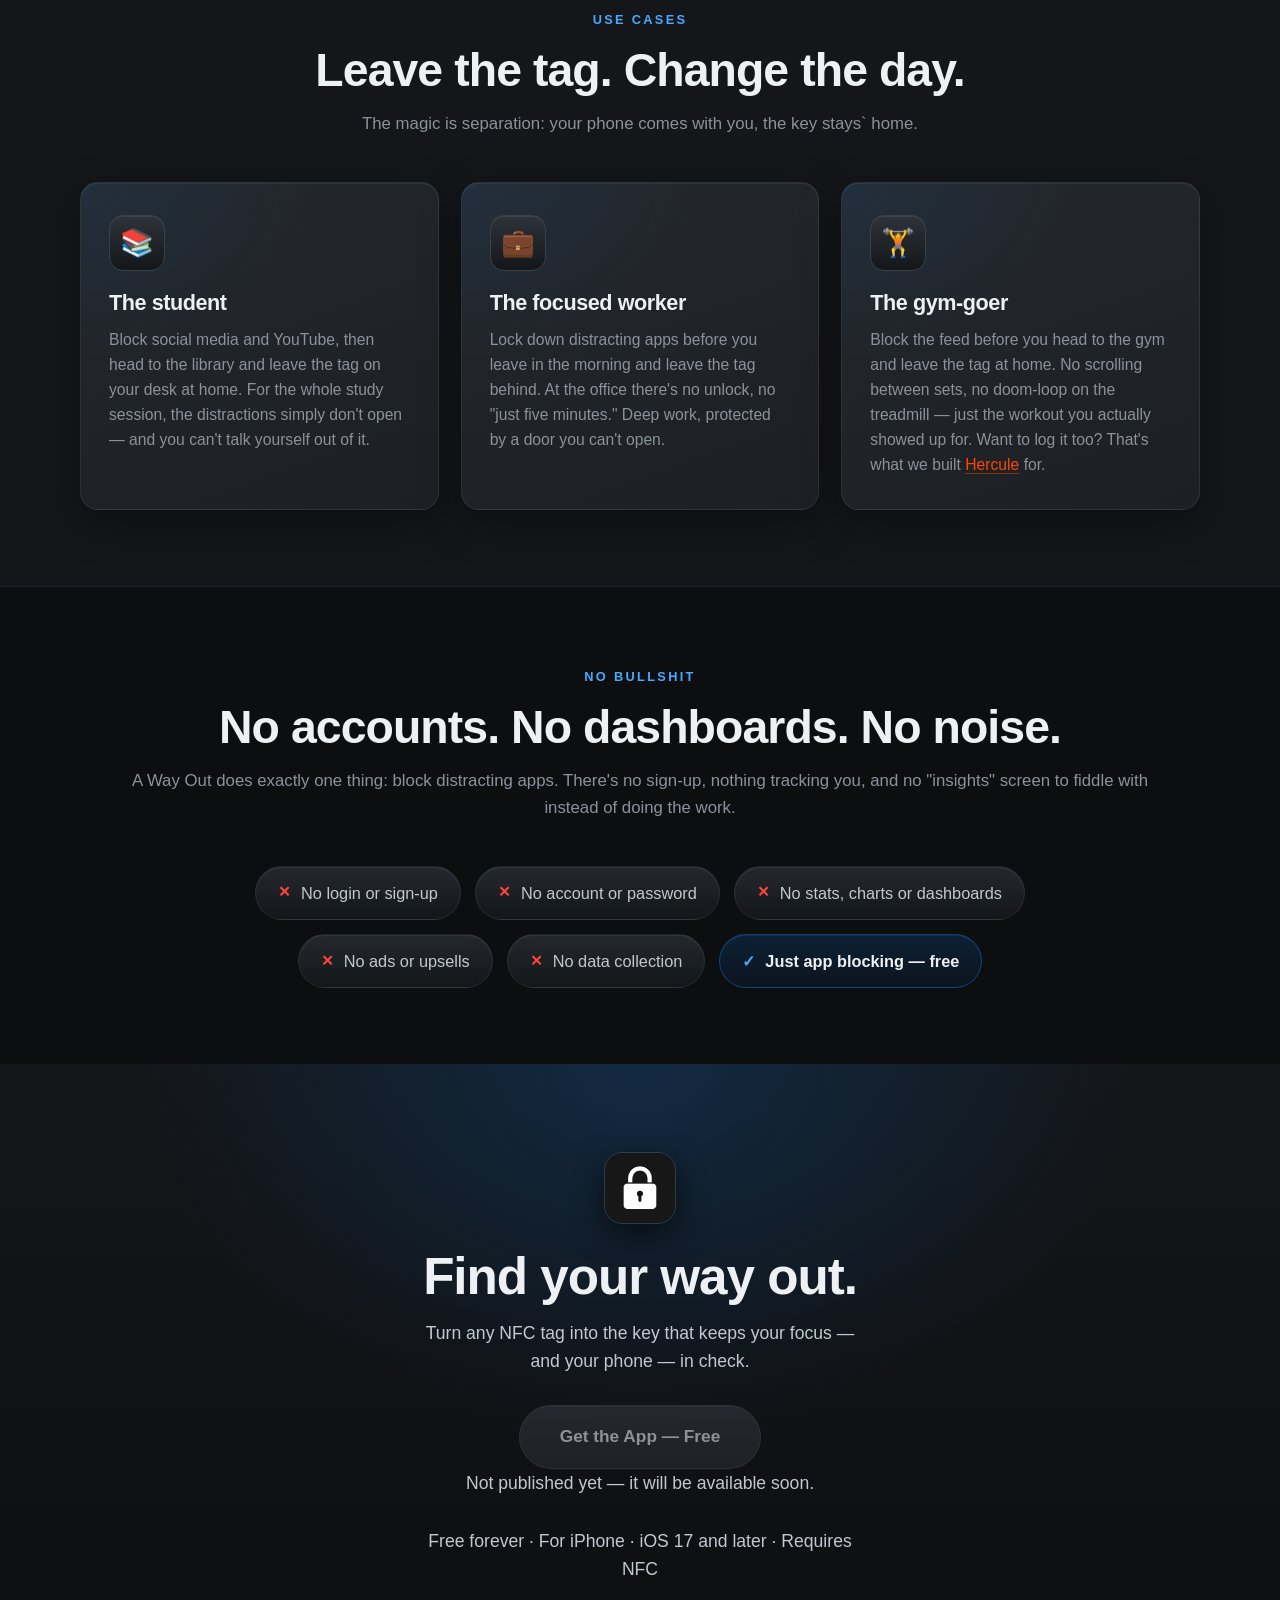
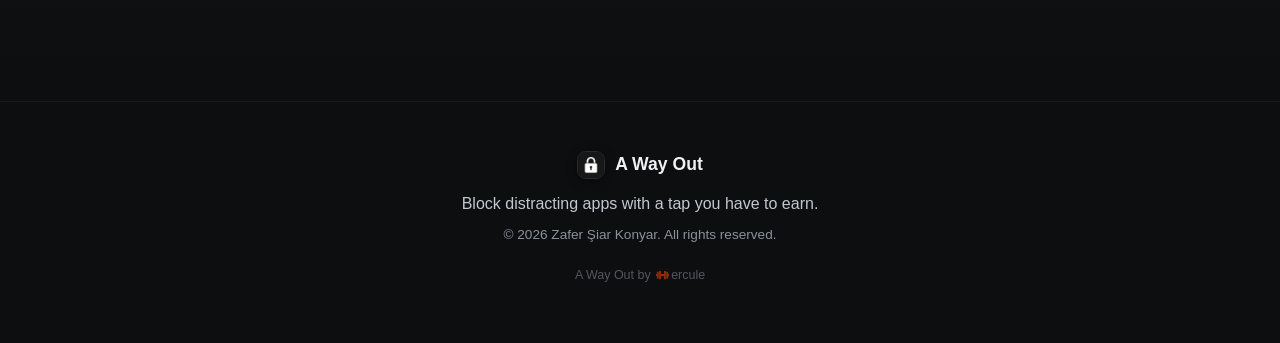
==== commit 7a812115: "feat: disable download button until app is published Replace dead download link with a disabled butt" ====
--- a/index.html
+++ b/index.html
@@ -310,7 +310,10 @@
         Turn any NFC tag into the key that keeps your focus — and your phone —
         in check.
       </p>
-      <a href="#" class="btn btn-primary btn-lg">Get the App — Free</a>
+      <span class="btn btn-lg btn-disabled" aria-disabled="true">Get the App — Free</span>
+      <p class="cta-note">
+        Not published yet — it will be available soon.
+      </p>
       <p class="cta-note">
         Free forever · For iPhone · iOS 17 and later · Requires NFC
       </p>
--- a/styles.css
+++ b/styles.css
@@ -87,6 +87,16 @@
 .btn-sm { padding: 10px 20px; font-size: .92rem; }
 .btn-lg { padding: 17px 40px; font-size: 1.08rem; }
 
+.btn-disabled {
+  color: var(--silver-2);
+  background: linear-gradient(180deg, var(--metal-4), var(--metal-3));
+  border: 1px solid var(--metal-edge);
+  box-shadow: inset 0 1px 0 rgba(255,255,255,0.04);
+  cursor: not-allowed;
+  opacity: .7;
+  pointer-events: none;
+}
+
 /* ---------- shared bits ---------- */
 .eyebrow {
   display: inline-block;
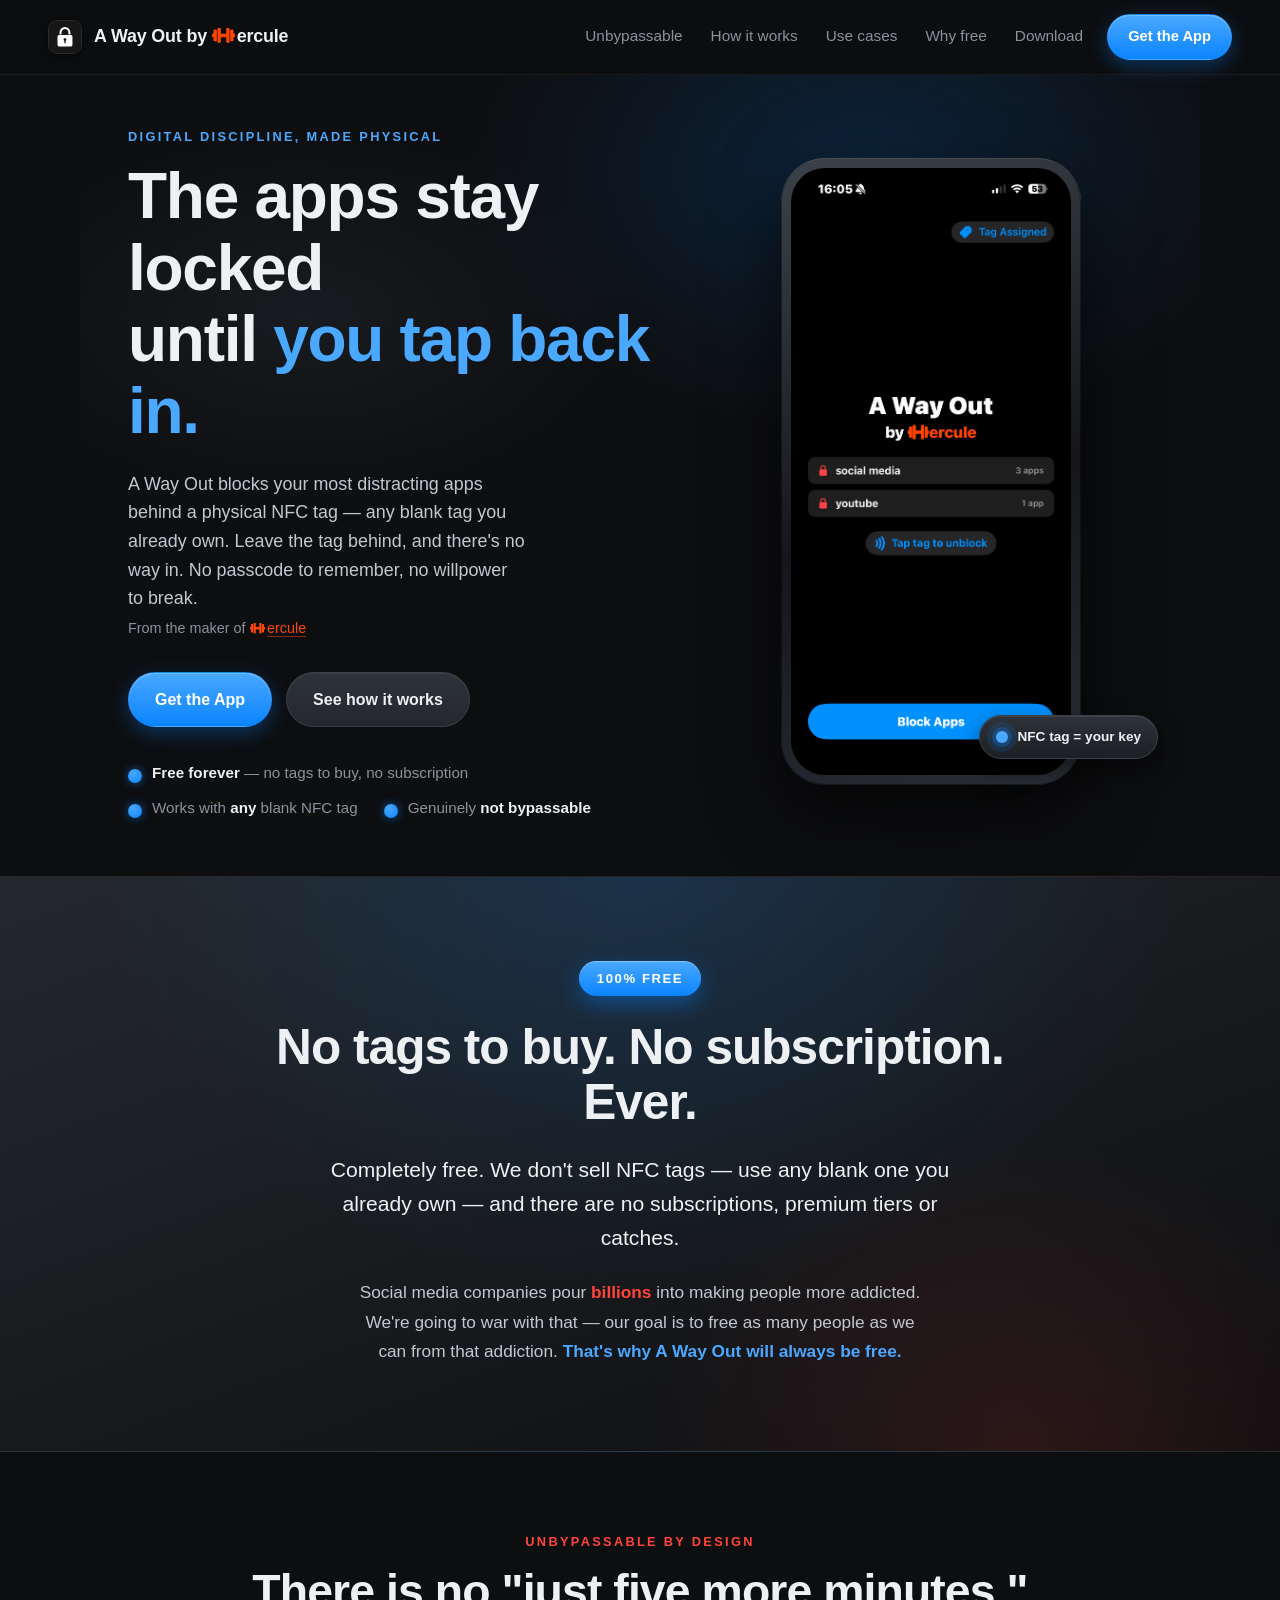
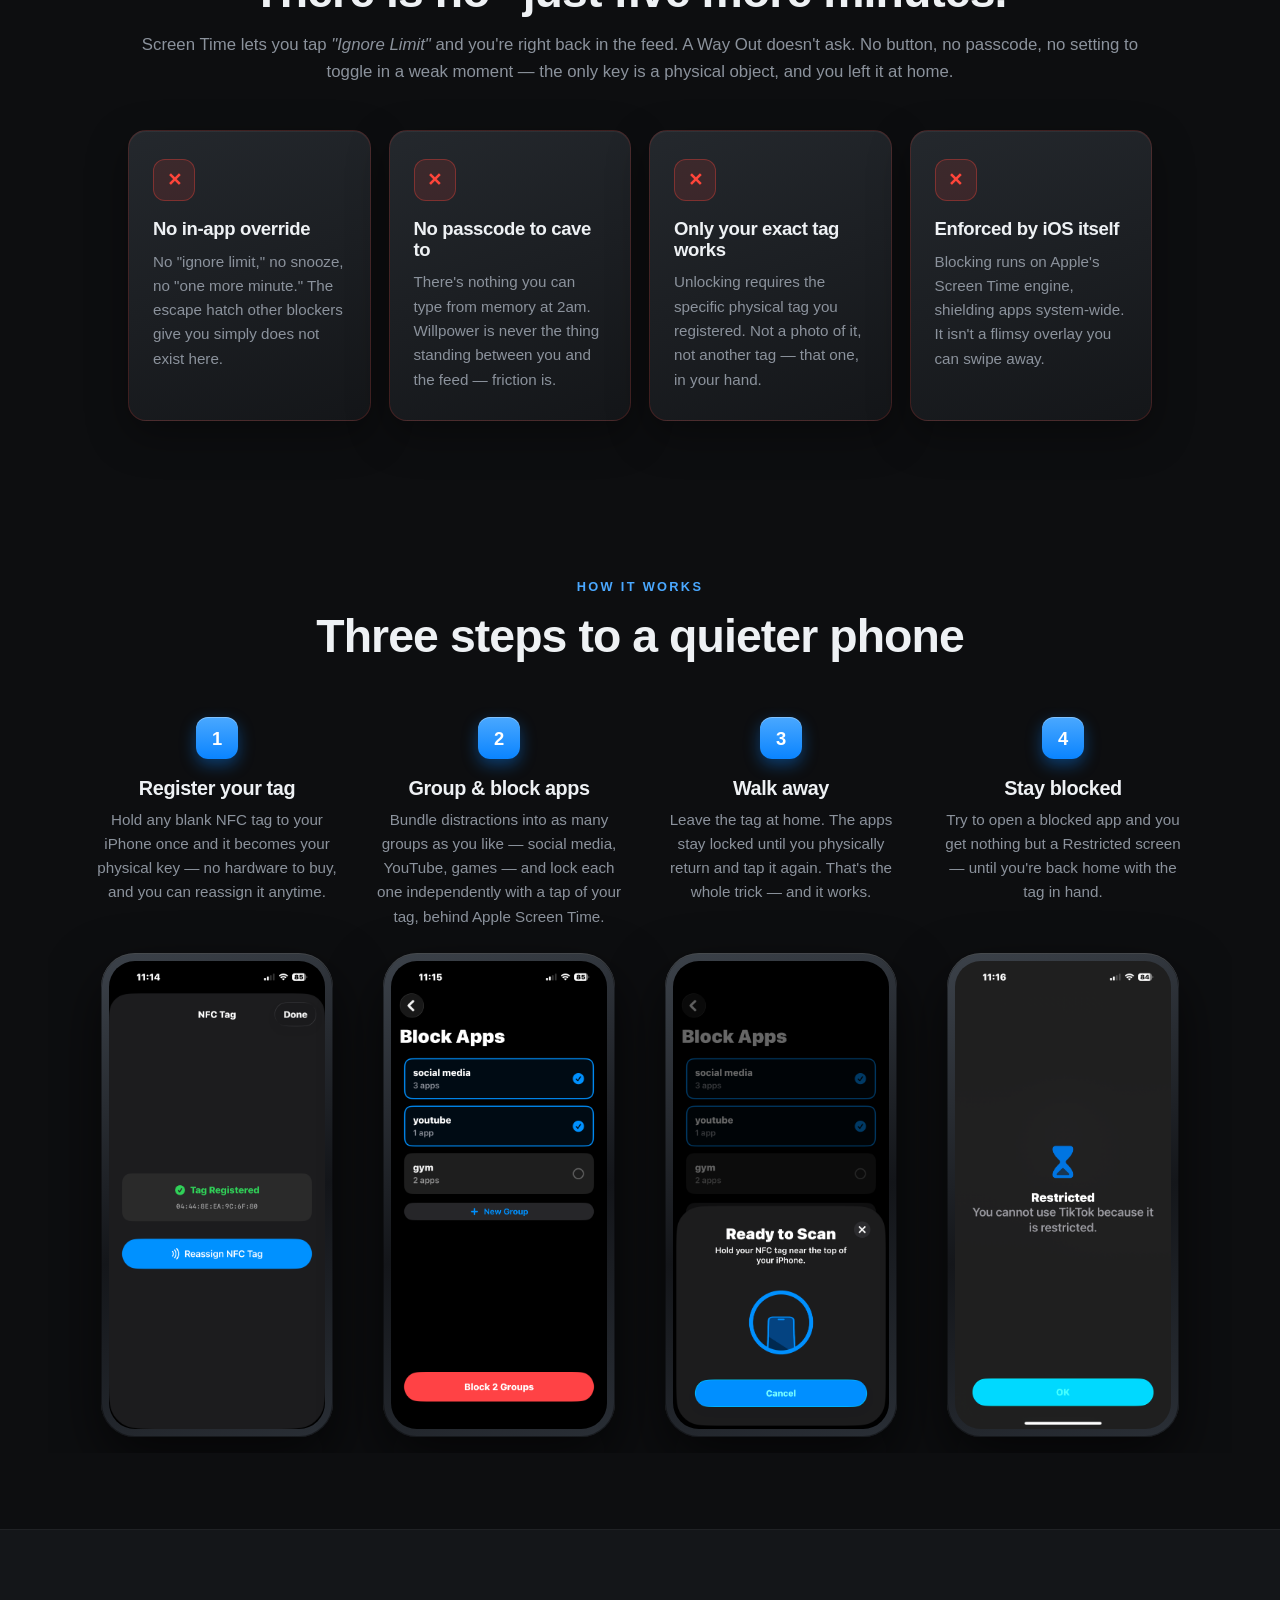
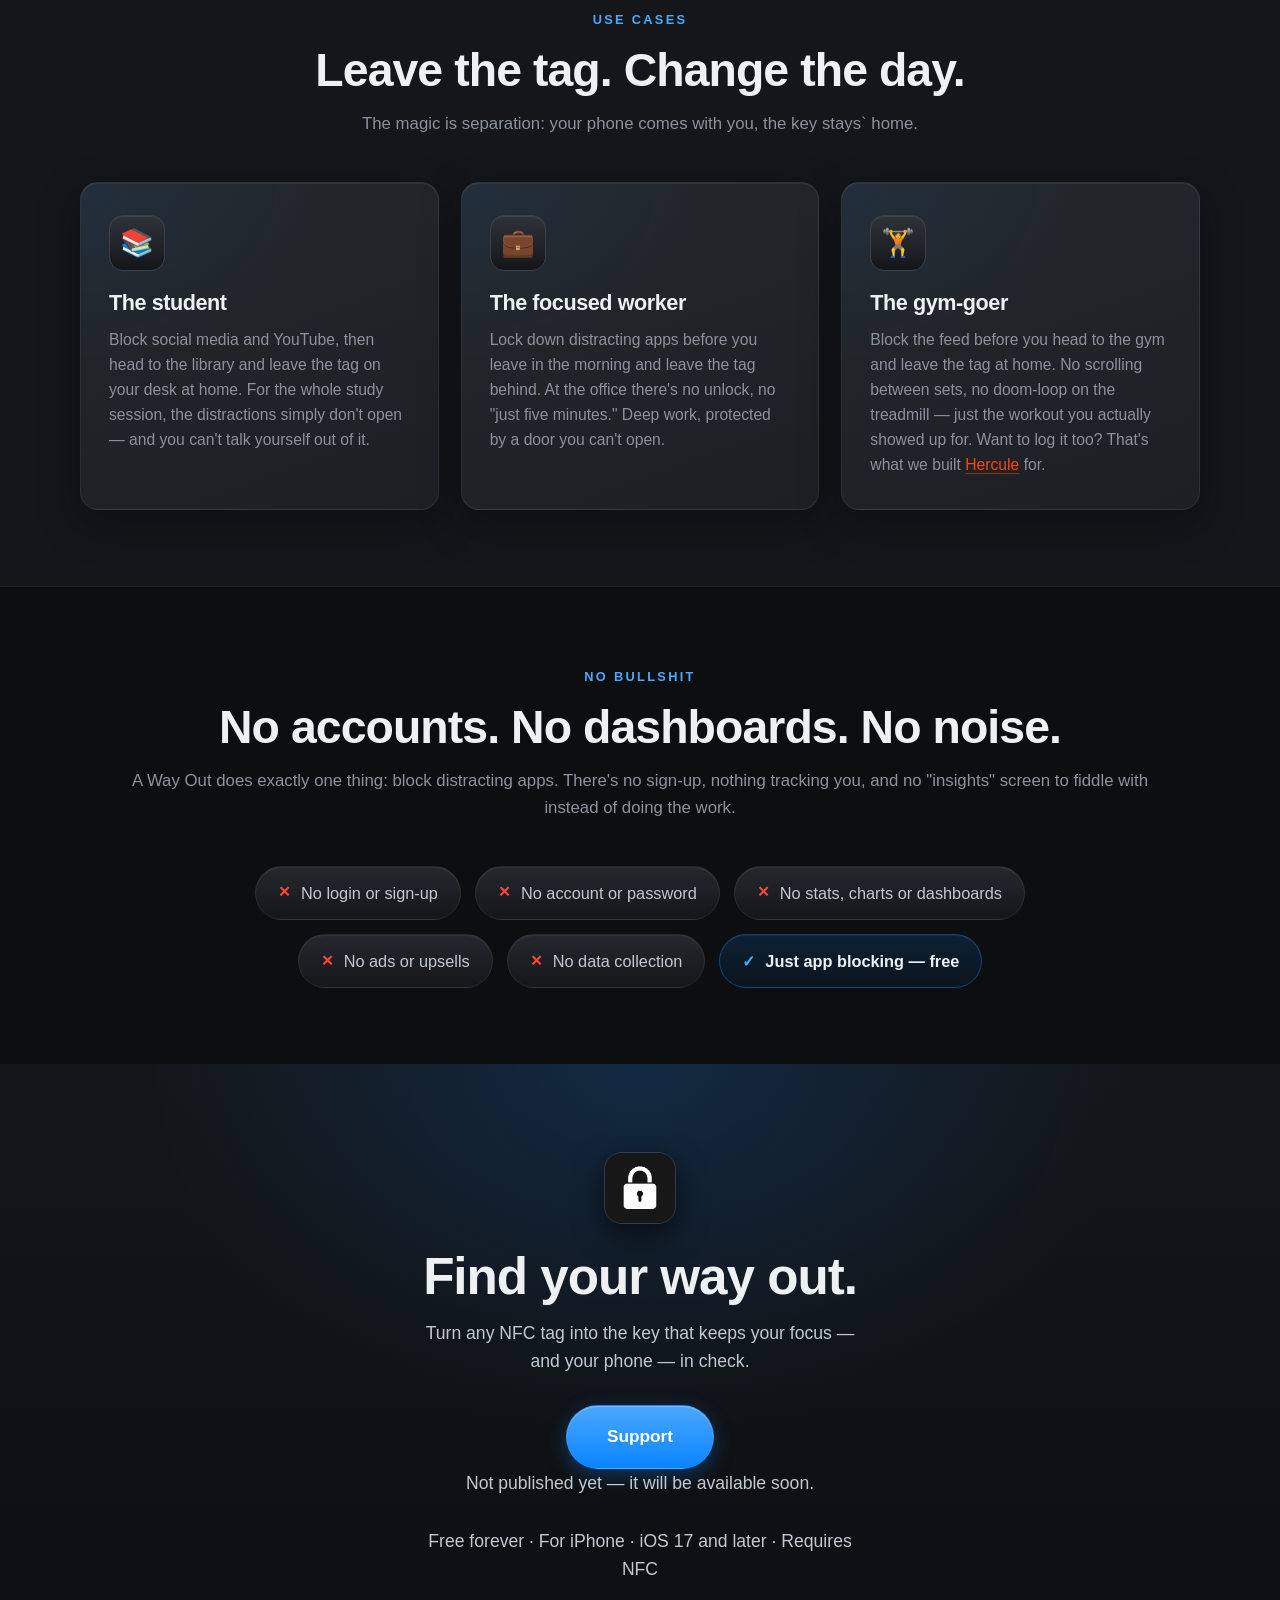
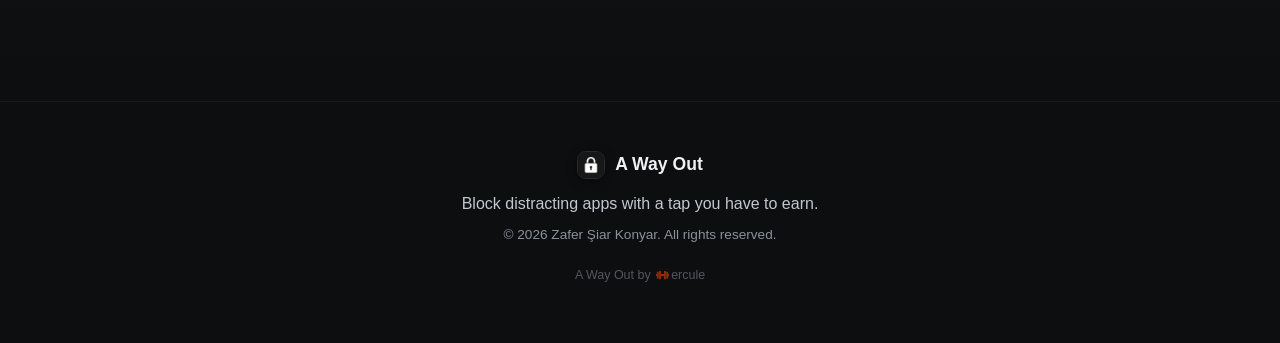
==== commit dfd57d07: "feat: add support button" ====
--- a/index.html
+++ b/index.html
@@ -34,6 +34,7 @@
         <a href="#how">How it works</a>
         <a href="#uses">Use cases</a>
         <a href="#mission">Why free</a>
+        <a href="#get">Download</a>
       </nav>
       <a href="#get" class="btn btn-primary btn-sm">Get the App</a>
     </header>
@@ -310,7 +311,7 @@
         Turn any NFC tag into the key that keeps your focus — and your phone —
         in check.
       </p>
-      <span class="btn btn-lg btn-disabled" aria-disabled="true">Get the App — Free</span>
+      <a href="mailto:siarkonyar@gmail.com" class="btn btn-lg btn-primary">Support</a>
       <p class="cta-note">
         Not published yet — it will be available soon.
       </p>
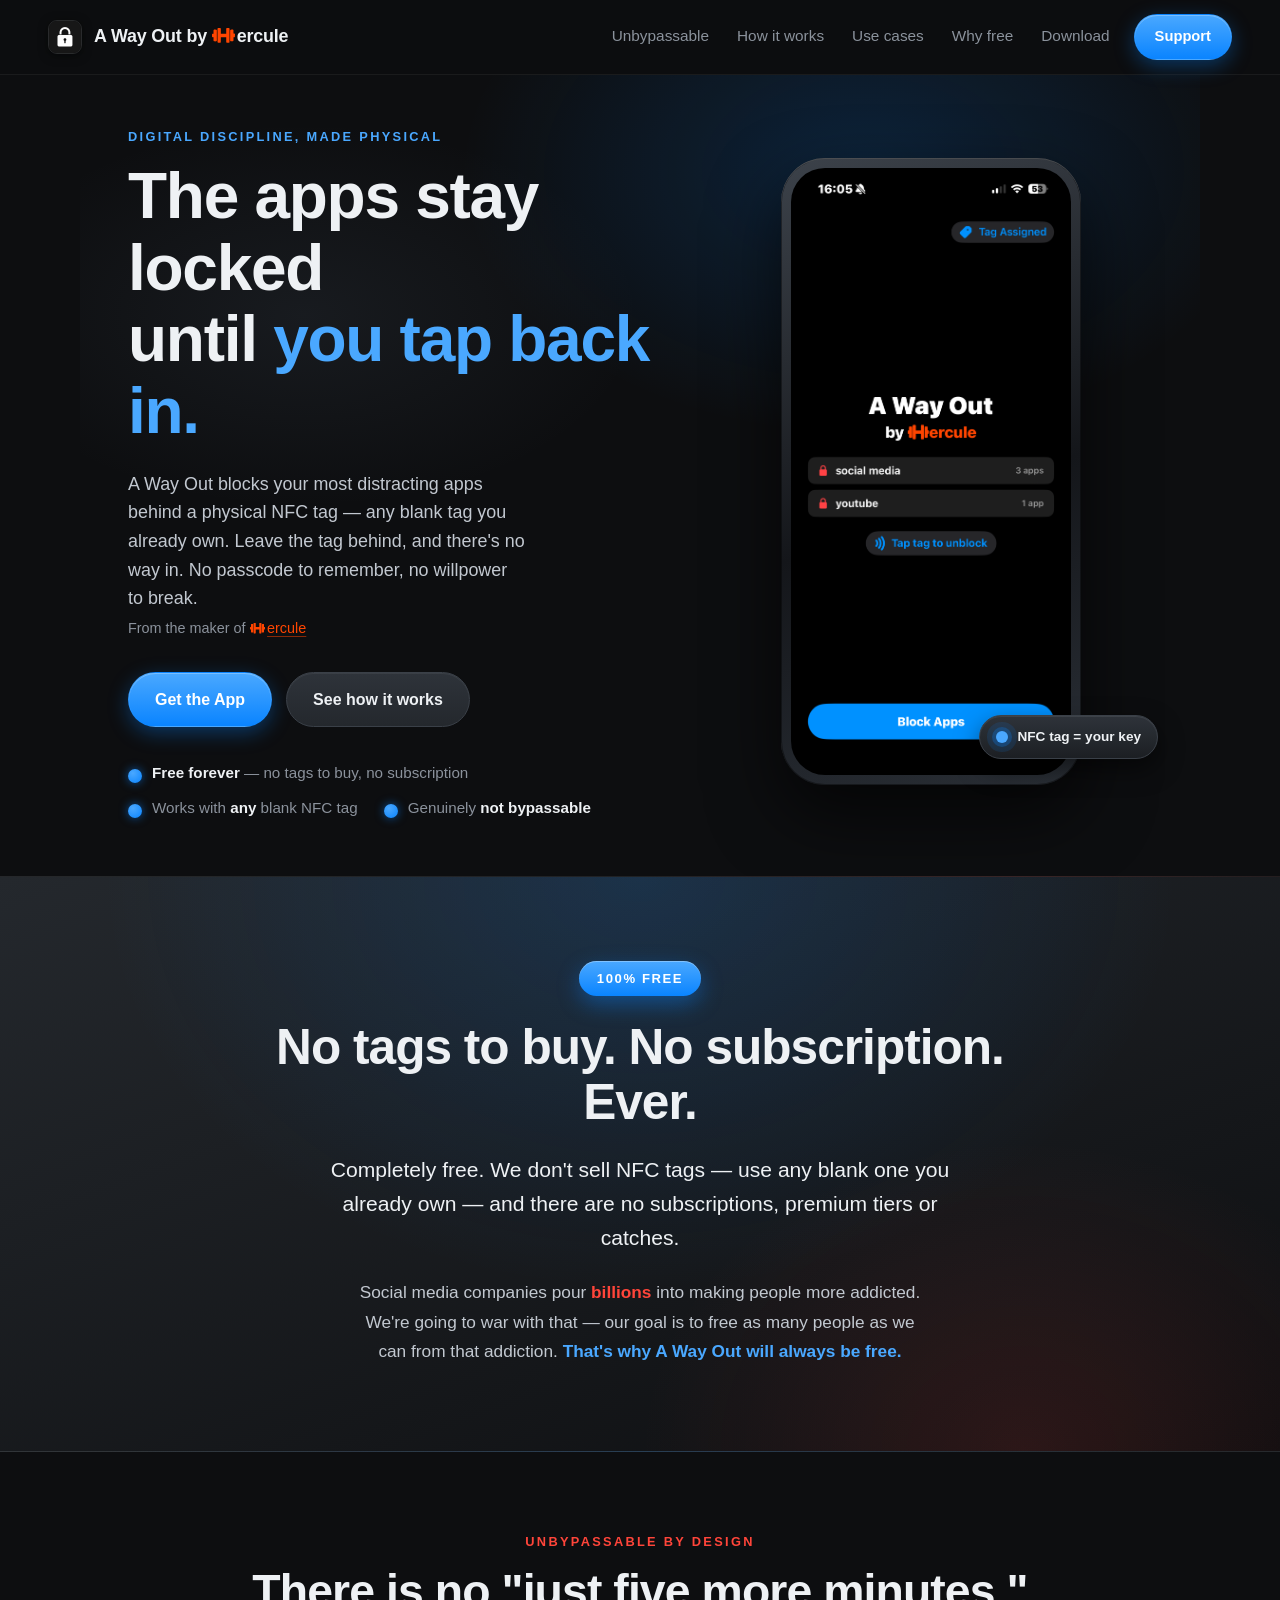
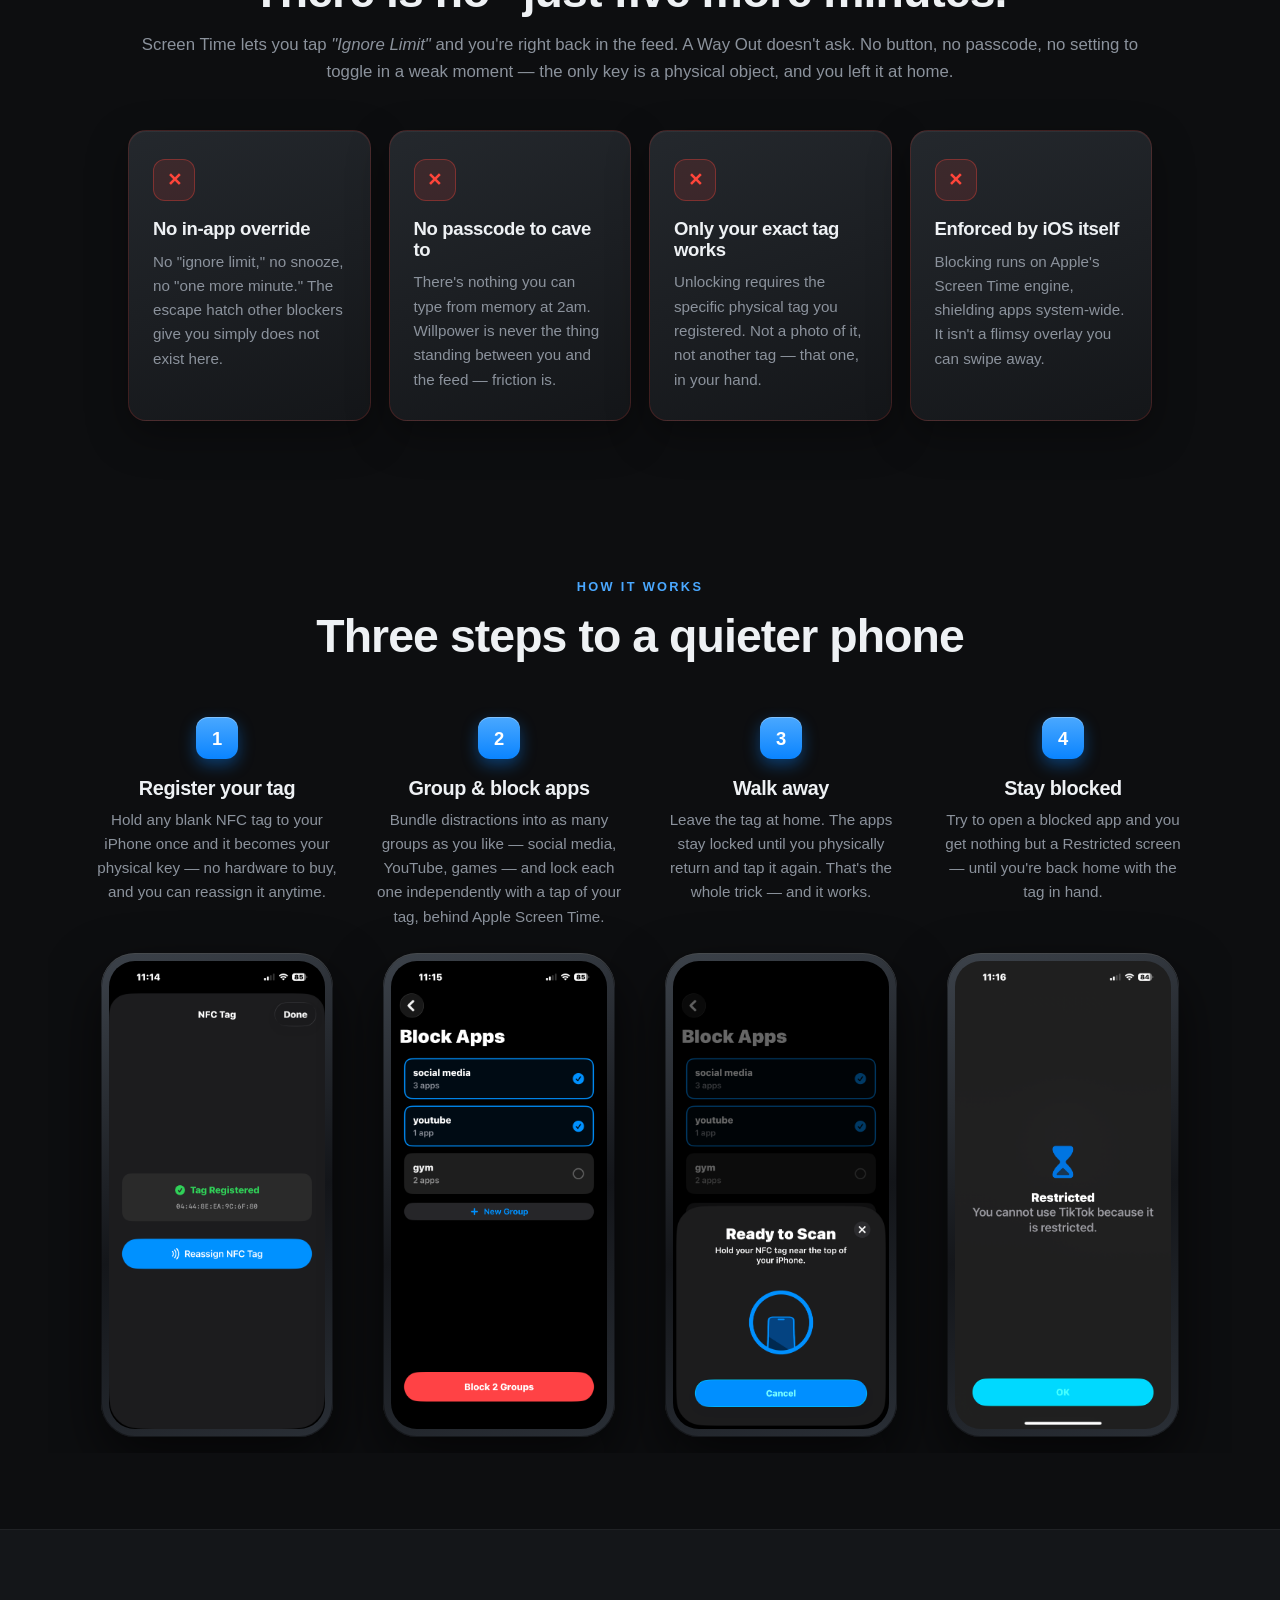
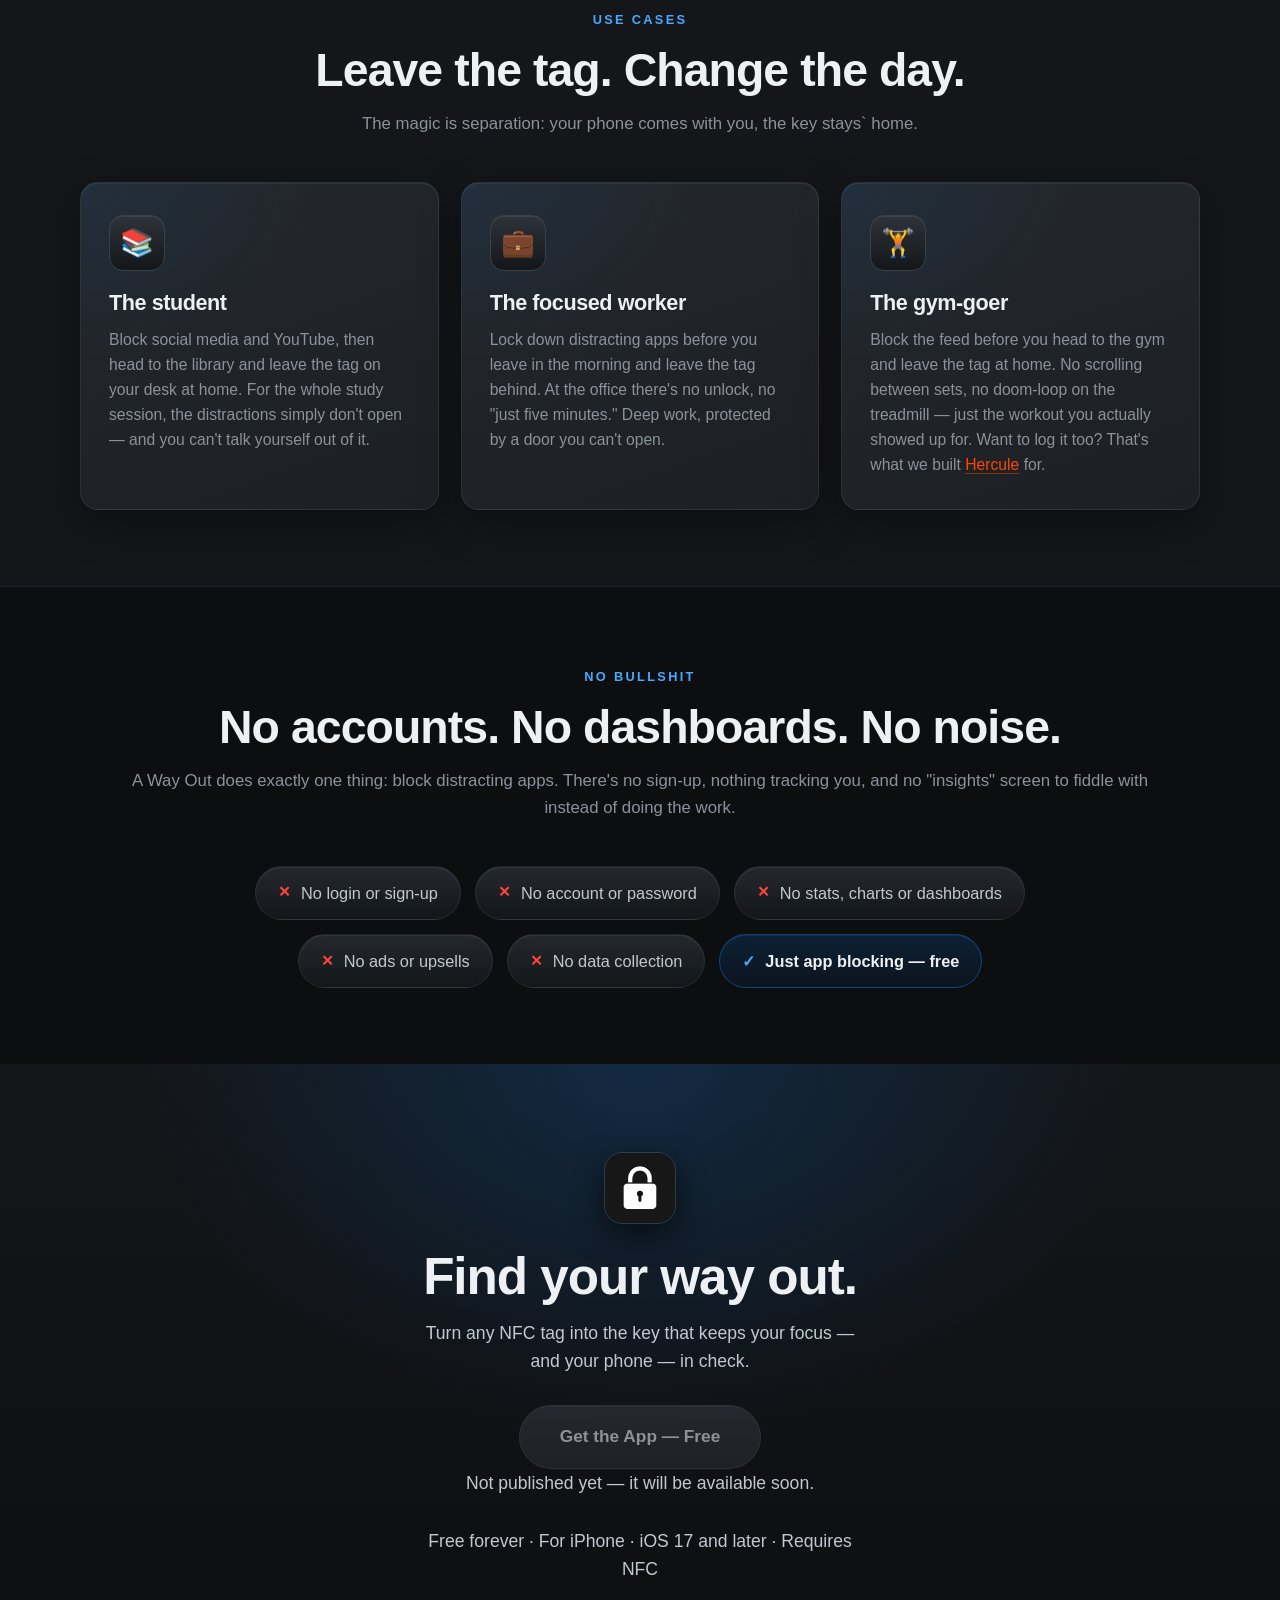
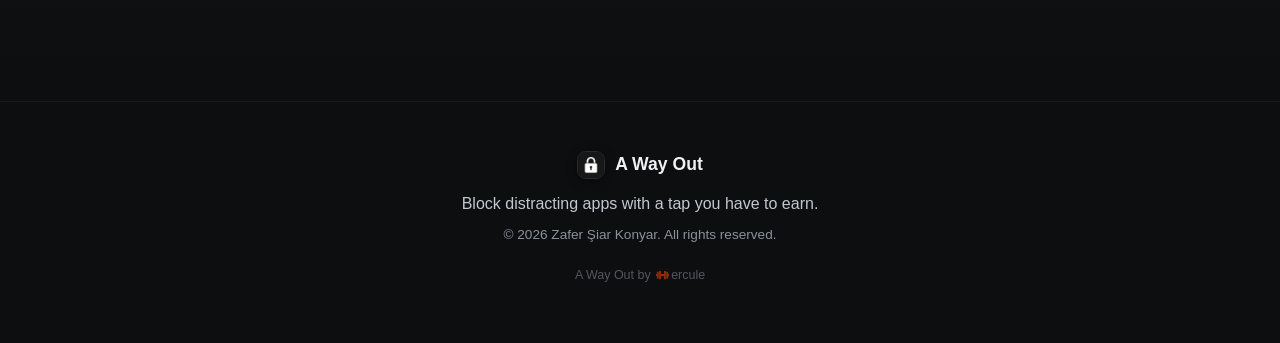
==== commit 831d23e8: "feat: replace nav app button with Support email and add Download nav link" ====
--- a/index.html
+++ b/index.html
@@ -36,7 +36,7 @@
         <a href="#mission">Why free</a>
         <a href="#get">Download</a>
       </nav>
-      <a href="#get" class="btn btn-primary btn-sm">Get the App</a>
+      <a href="mailto:siarkonyar@gmail.com" class="btn btn-primary btn-sm">Support</a>
     </header>
 
     <!-- HERO -->
@@ -311,7 +311,7 @@
         Turn any NFC tag into the key that keeps your focus — and your phone —
         in check.
       </p>
-      <a href="mailto:siarkonyar@gmail.com" class="btn btn-lg btn-primary">Support</a>
+      <span class="btn btn-lg btn-disabled" aria-disabled="true">Get the App — Free</span>
       <p class="cta-note">
         Not published yet — it will be available soon.
       </p>
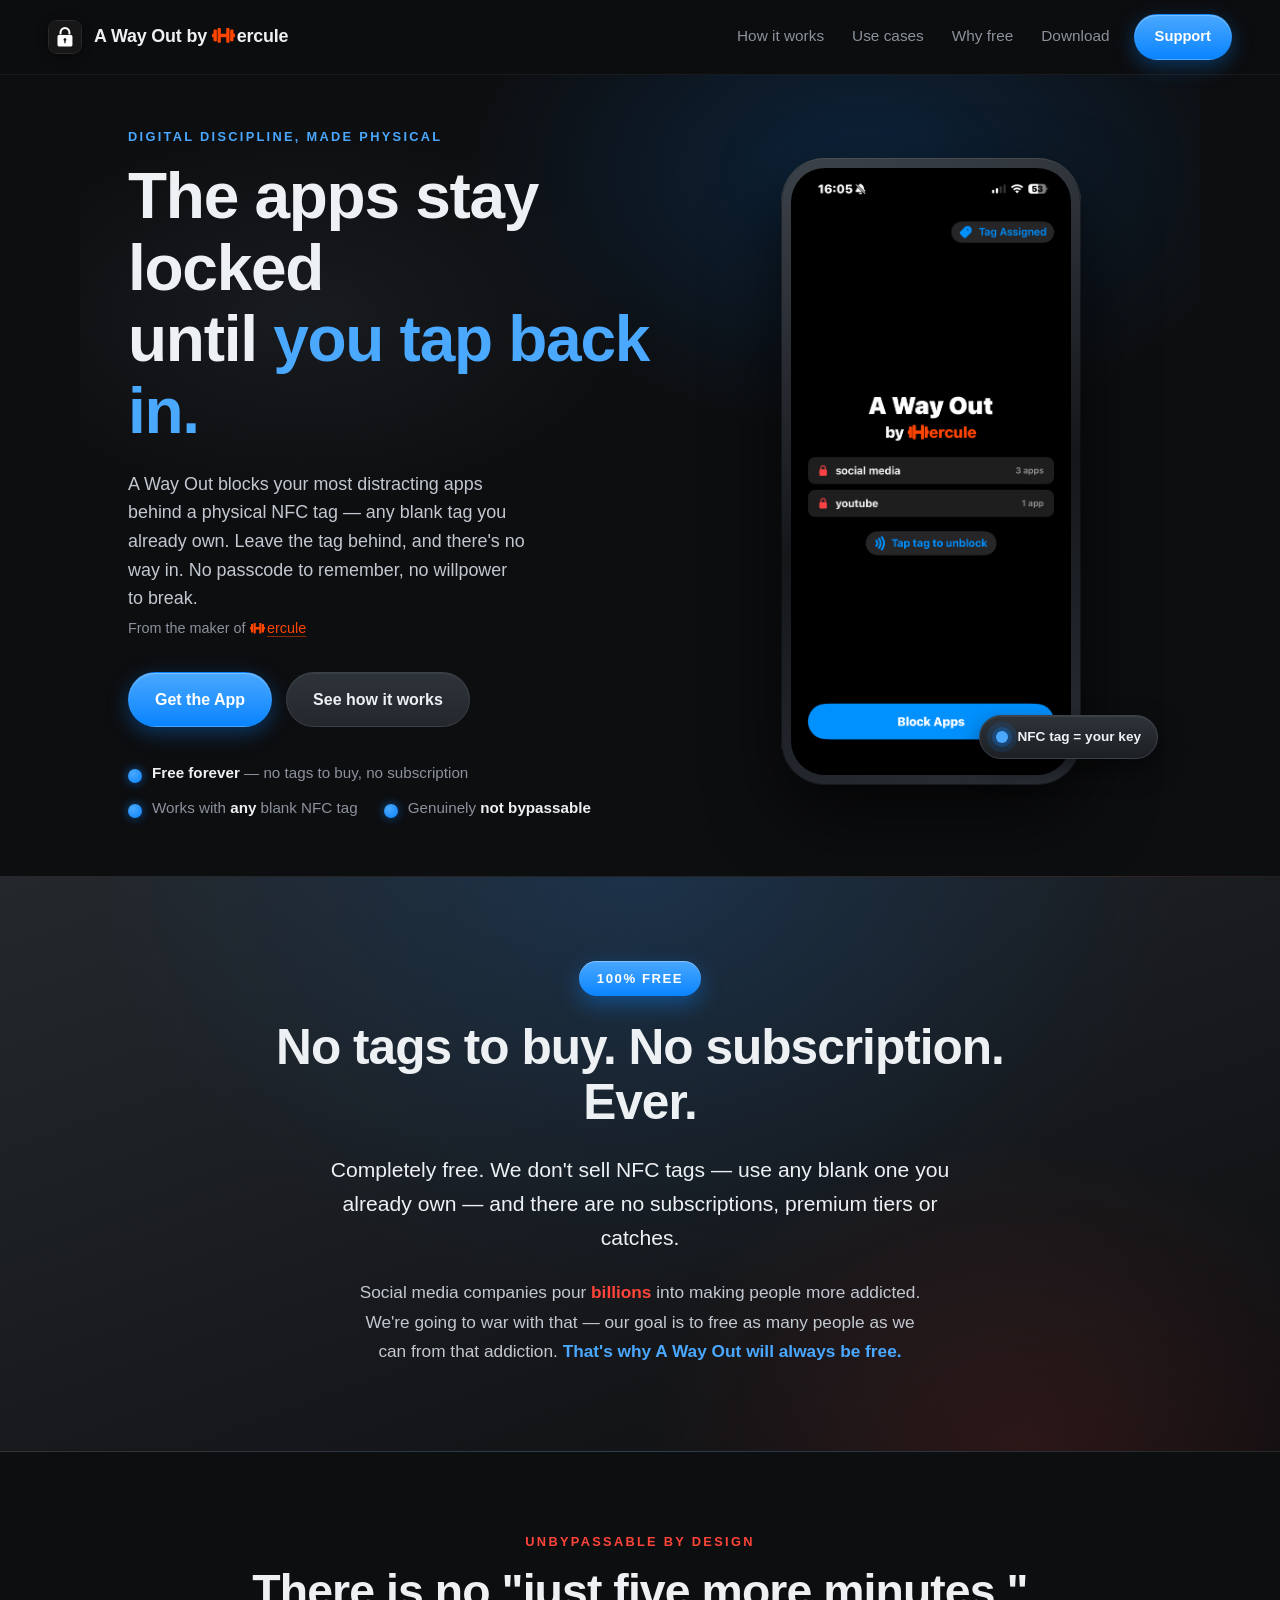
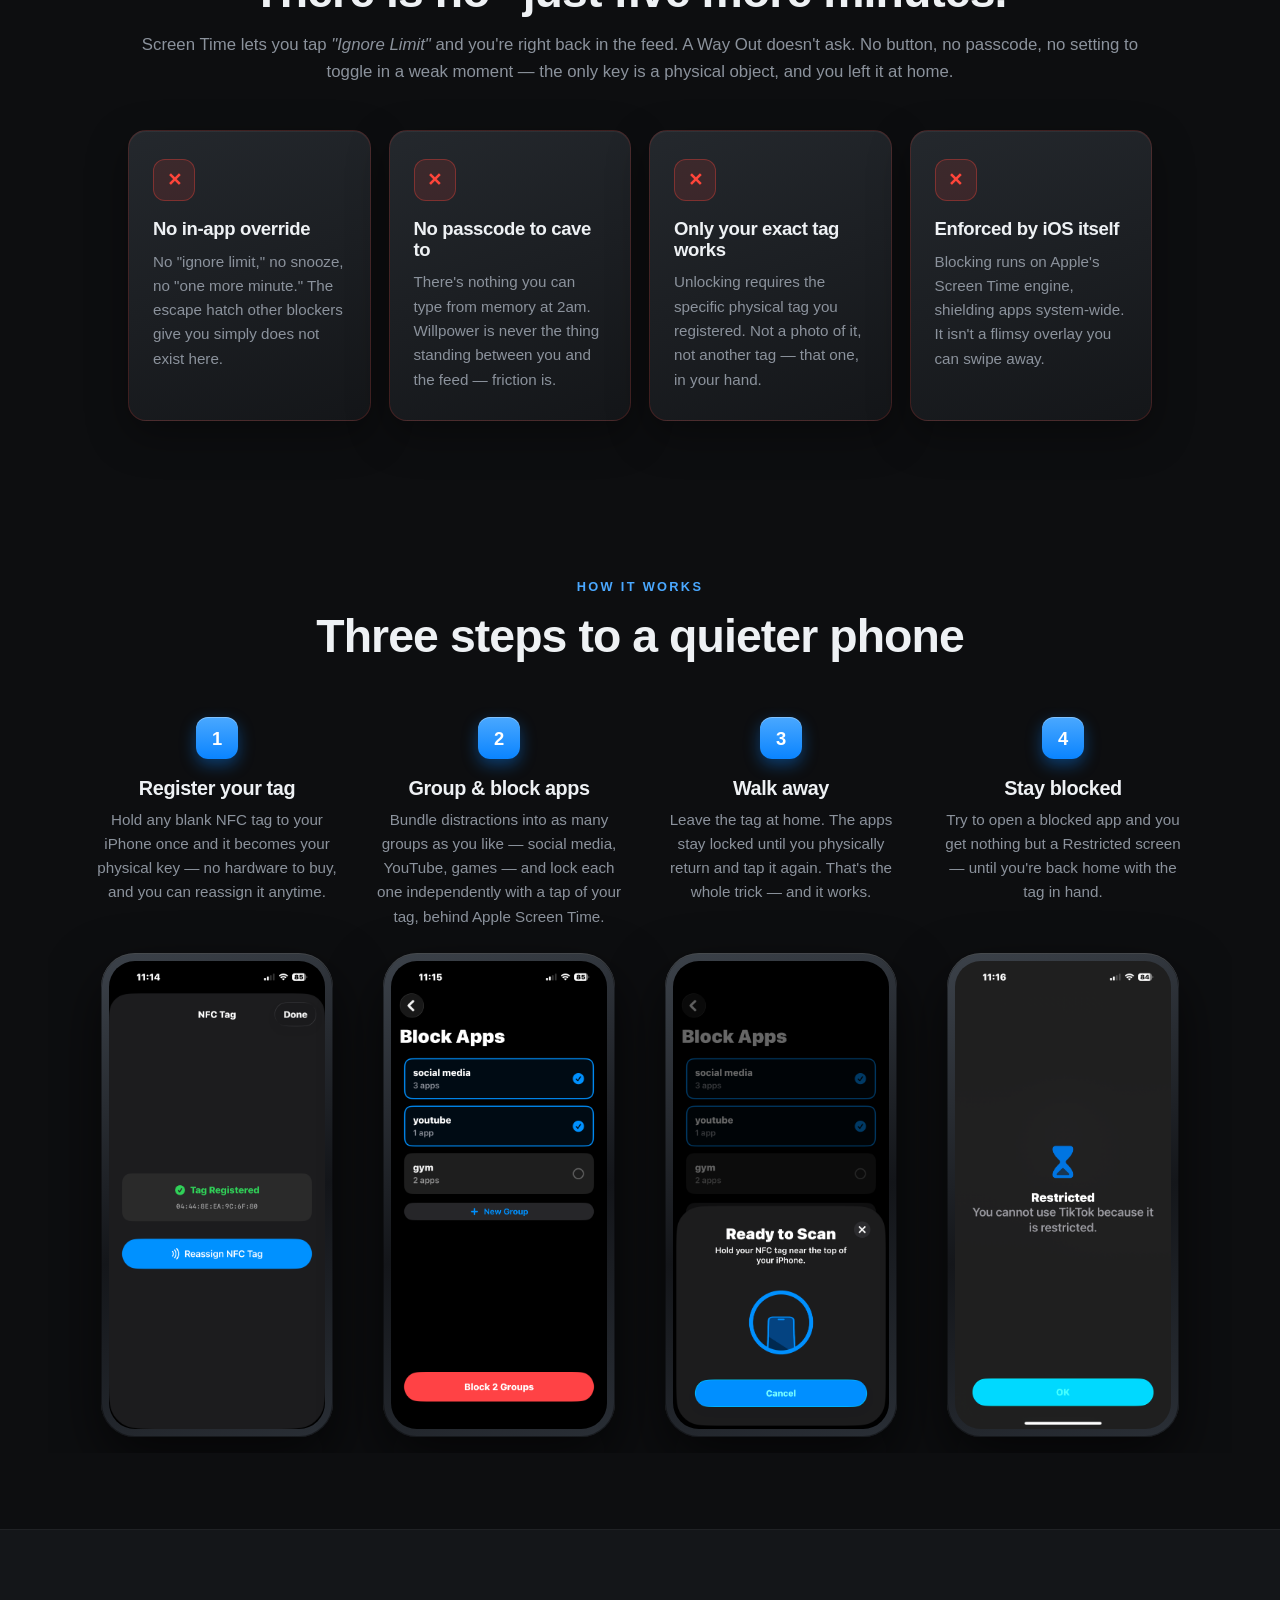
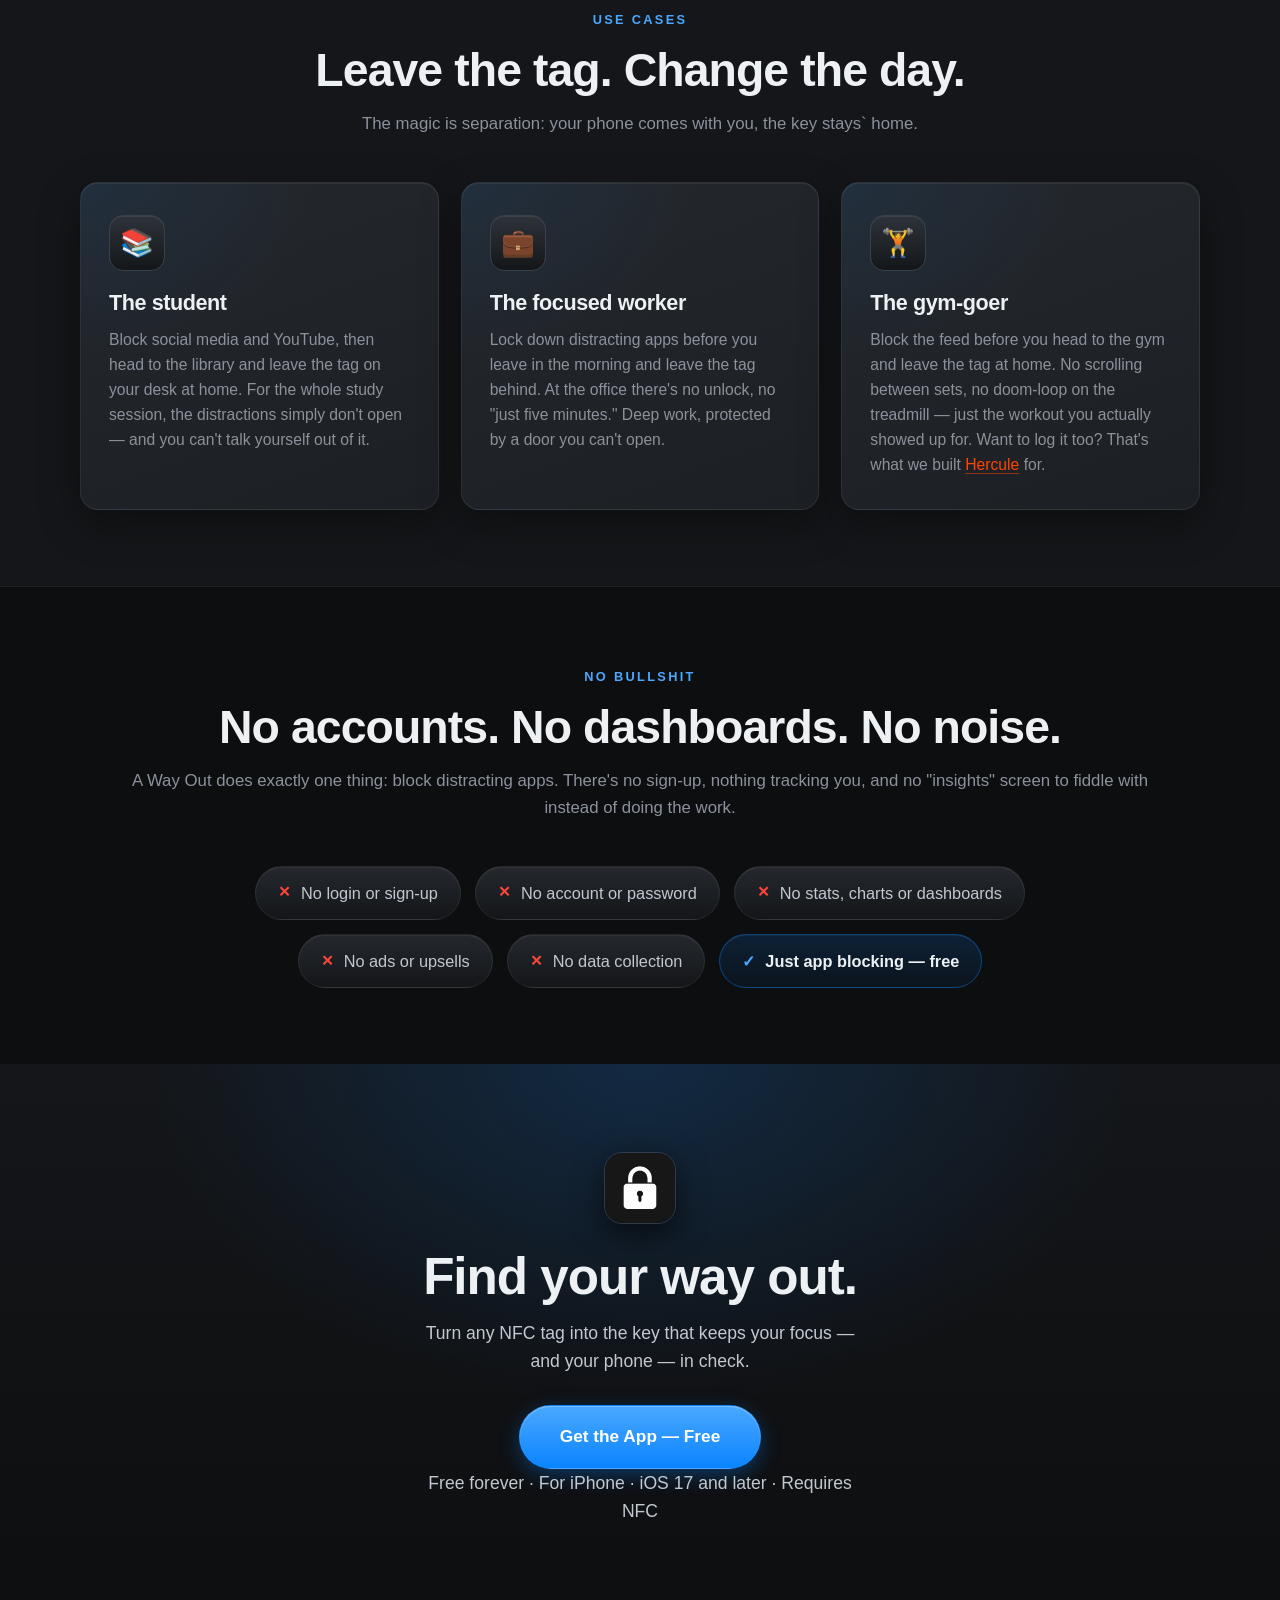
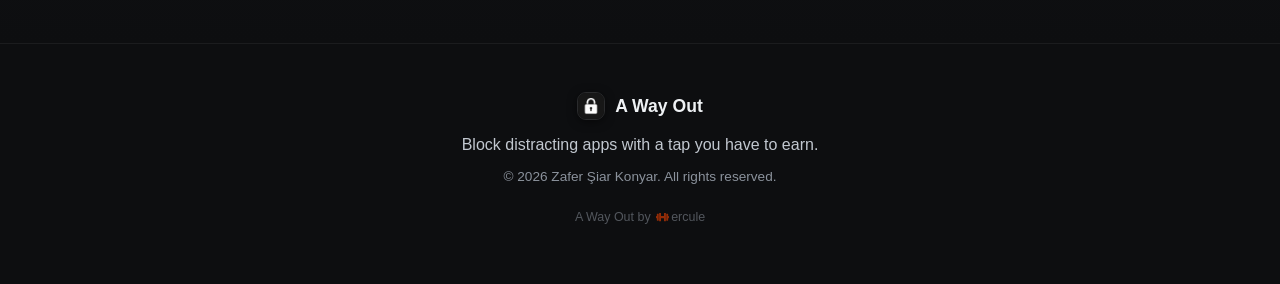
==== commit d2cdb928: "feat: put app stote meta link and active the get the app button" ====
--- a/index.html
+++ b/index.html
@@ -10,6 +10,8 @@
       name="description"
       content="A Way Out blocks distracting apps behind a physical NFC tag you already own. Leave the tag at home and the apps stay locked — no bypass, no willpower required."
     />
+    <!-- Safari Smart App Banner — shows the app at the top of the page on iOS -->
+    <meta name="apple-itunes-app" content="app-id=6767031661" />
     <link rel="icon" type="image/png" href="assets/logo.png" />
     <link rel="stylesheet" href="styles.css" />
   </head>
@@ -30,7 +32,6 @@
         >
       </a>
       <nav class="nav-links">
-        <a href="#unbypassable">Unbypassable</a>
         <a href="#how">How it works</a>
         <a href="#uses">Use cases</a>
         <a href="#mission">Why free</a>
@@ -68,7 +69,13 @@
           </span>
         </p>
         <div class="hero-cta">
-          <a href="#get" class="btn btn-primary">Get the App</a>
+          <a
+            href="https://apps.apple.com/us/app/a-way-out-by-hercule/id6767031661"
+            target="_blank"
+            rel="noopener"
+            class="btn btn-primary"
+            >Get the App</a
+          >
           <a href="#how" class="btn btn-ghost">See how it works</a>
         </div>
         <ul class="hero-points">
@@ -311,10 +318,13 @@
         Turn any NFC tag into the key that keeps your focus — and your phone —
         in check.
       </p>
-      <span class="btn btn-lg btn-disabled" aria-disabled="true">Get the App — Free</span>
-      <p class="cta-note">
-        Not published yet — it will be available soon.
-      </p>
+      <a
+        class="btn btn-lg btn-primary"
+        href="https://apps.apple.com/us/app/a-way-out-by-hercule/id6767031661"
+        target="_blank"
+        rel="noopener"
+        >Get the App — Free</a
+      >
       <p class="cta-note">
         Free forever · For iPhone · iOS 17 and later · Requires NFC
       </p>
--- a/styles.css
+++ b/styles.css
@@ -87,16 +87,6 @@
 .btn-sm { padding: 10px 20px; font-size: .92rem; }
 .btn-lg { padding: 17px 40px; font-size: 1.08rem; }
 
-.btn-disabled {
-  color: var(--silver-2);
-  background: linear-gradient(180deg, var(--metal-4), var(--metal-3));
-  border: 1px solid var(--metal-edge);
-  box-shadow: inset 0 1px 0 rgba(255,255,255,0.04);
-  cursor: not-allowed;
-  opacity: .7;
-  pointer-events: none;
-}
-
 /* ---------- shared bits ---------- */
 .eyebrow {
   display: inline-block;
